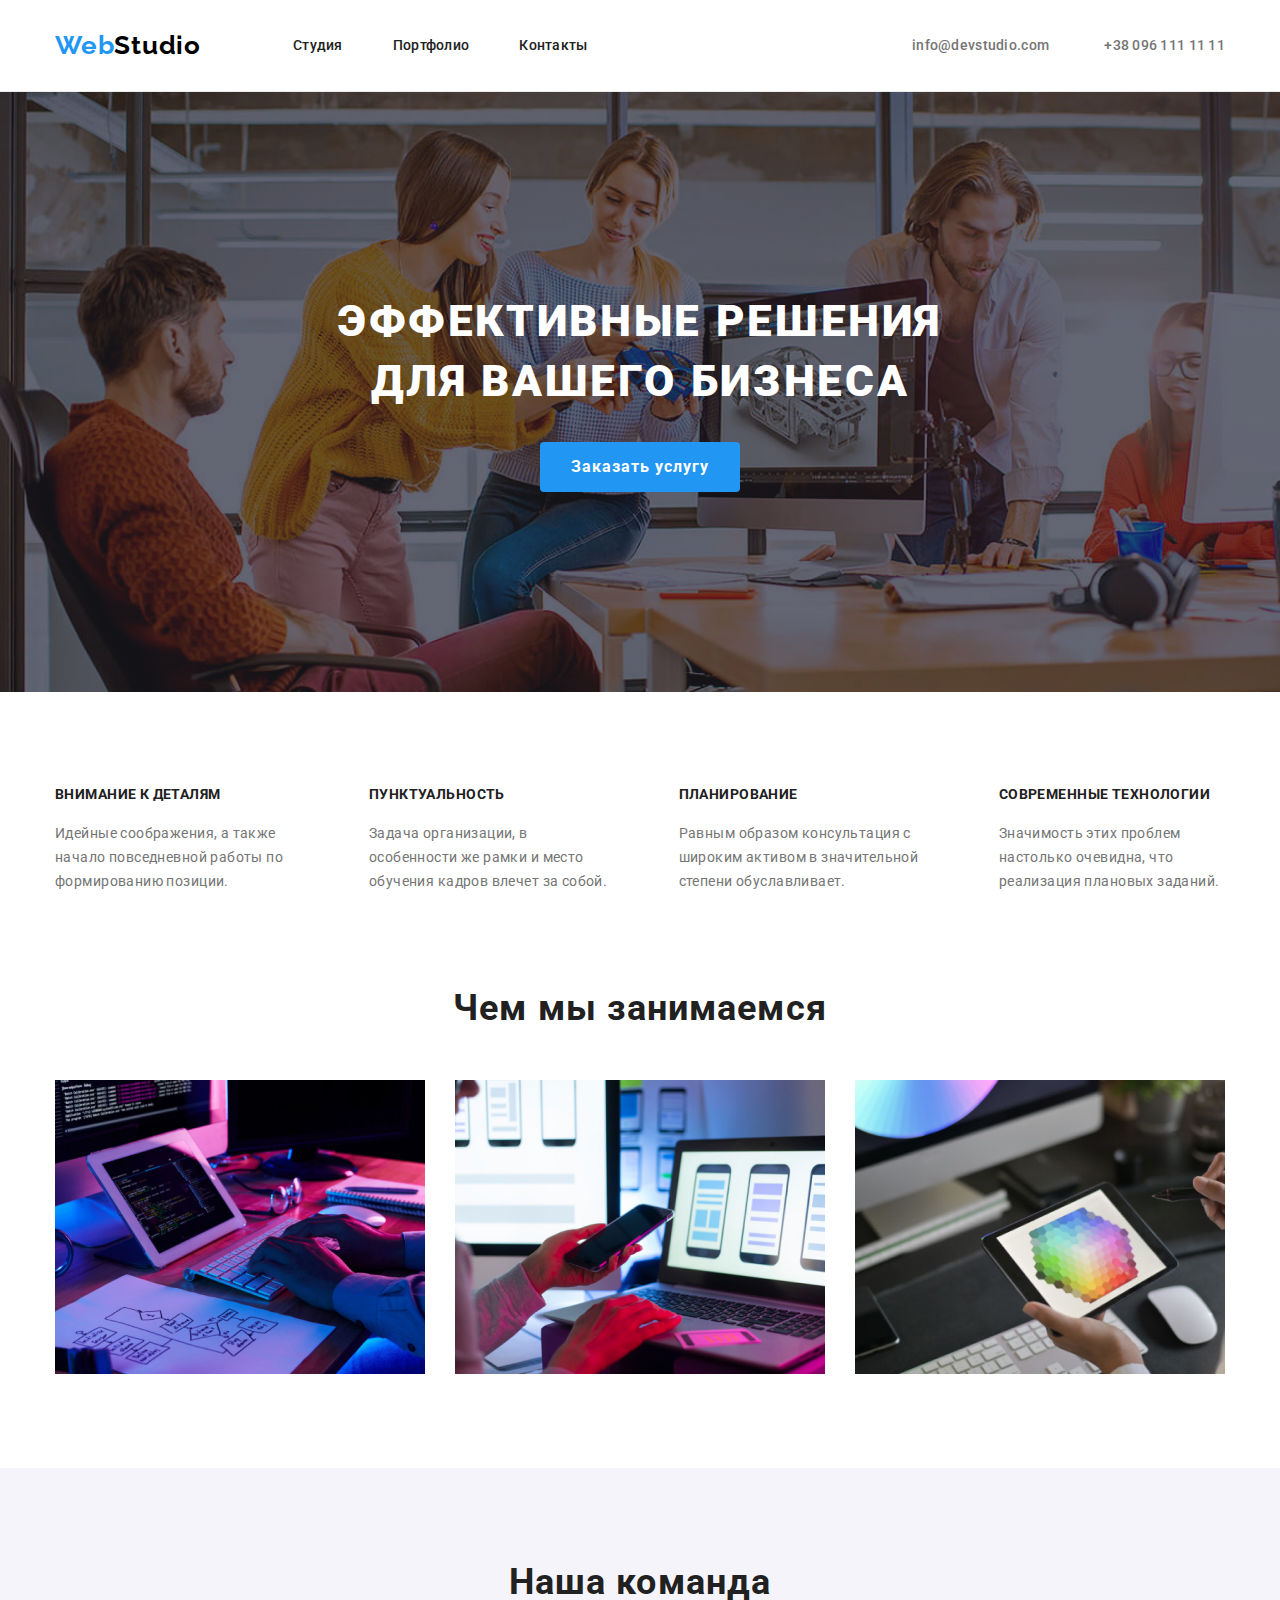
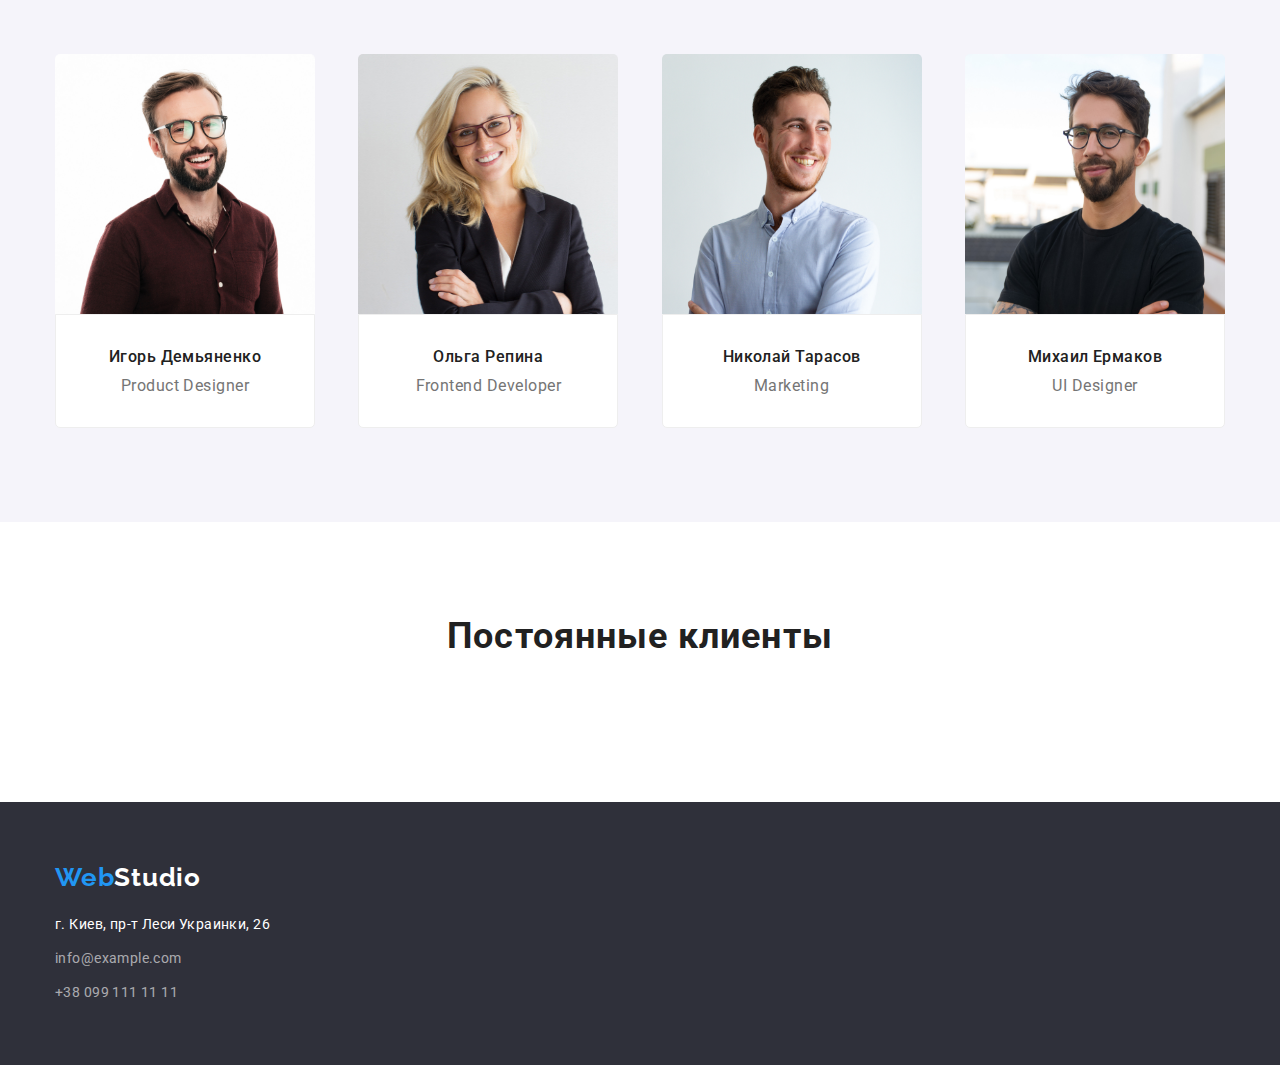
==== index.html @ b3d59139 "додано картинку в hero" ====
<!DOCTYPE html>
<html lang="ru">
  <head>
    <meta charset="UTF-8" />
    <meta name="viewport" content="width=device-width, initial-scale=1.0" />
    <title>WebStudio</title>
    <link rel="preconnect" href="https://fonts.gstatic.com" />
    <link
      href="https://fonts.googleapis.com/css2?family=Raleway:wght@700&family=Roboto:wght@400;500;700;900&display=swap"
      rel="stylesheet"
    />
    <link rel="stylesheet" href="./css/styles.css" />
    <link
      rel="stylesheet"
      href="https://cdnjs.cloudflare.com/ajax/libs/modern-normalize/1.0.0/modern-normalize.min.css"
    />
  </head>

  <body>
    <header class="header">
      <div class="container">
        <nav class="navigation">
          <a class="logo link" href="index.html">
            <span class="logo-accent">Web</span>Studio</a
          >
          <ul class="navigation-menu list">
            <li class="navigation-menu-item">
              <a class="navigation-menu-link link" href="index.html">Студия</a>
            </li>
            <li class="navigation-menu-item">
              <a class="navigation-menu-link link" href="./portfolio.html"
                >Портфолио</a
              >
            </li>
            <li class="navigation-menu-item">
              <a class="navigation-menu-link link" href="#">Контакты</a>
            </li>
          </ul>
        </nav>
        <address class="address">
          <a class="header-mail link" href="mailto:info@devstudio.com"
            >info@devstudio.com</a
          >
          <a class="header-tel link" href="tel:+380961111111"
            >+38 096 111 11 11</a
          >
        </address>
      </div>
    </header>

    <main>
      <!--hero-->
      <section class="hero">
        <div class="container">
          <h1 class="title-hero">Эффективные решения для вашего бизнеса</h1>
          <div>
            <button class="modal-btn" type="button">Заказать услугу</button>
          </div>
        </div>
      </section>

      <!--benefits-->
      <section class="benefits">
        <div class="container">
          <h2 class="visually-hidden" hidden>Преимущества</h2>
          <ul class="benefits-list list">
            <li class="benefits-list-item">
              <h3 class="benefits-list-title">Внимание к деталям</h3>
              <p class="benefits-list-text">
                Идейные соображения, а также начало повседневной работы по
                формированию позиции.
              </p>
            </li>
            <li class="benefits-list-item icon-clock">
              <h3 class="benefits-list-title">Пунктуальность</h3>
              <p class="benefits-list-text">
                Задача организации, в особенности же рамки и место обучения
                кадров влечет за собой.
              </p>
            </li>
            <li class="benefits-list-item icon-diagram">
              <h3 class="benefits-list-title">Планирование</h3>
              <p class="benefits-list-text">
                Равным образом консультация с широким активом в значительной
                степени обуславливает.
              </p>
            </li>
            <li class="benefits-list-item icon-astronaut">
              <h3 class="benefits-list-title">Современные технологии</h3>
              <p class="benefits-list-text">
                Значимость этих проблем настолько очевидна, что реализация
                плановых заданий.
              </p>
            </li>
          </ul>
        </div>
      </section>

      <!--what we do-->

      <section class="our-work">
        <div class="container">
          <h2 class="subtitle">Чем мы занимаемся</h2>
          <ul class="our-work-list list">
            <li>
              <img
                class="our-work-img"
                src="./images/work/img1.jpg"
                alt="печатаем на клавиауре"
                width="370"
                height="294"
              />
            </li>
            <li>
              <img
                class="our-work-img"
                src="./images/work/img2.jpg"
                alt="держым смартфон"
                width="370"
                height="294"
              />
            </li>
            <li>
              <img
                class="our-work-img"
                src="./images/work/img3.jpg"
                alt="держым планшет"
                width="370"
                height="294"
              />
            </li>
          </ul>
        </div>
      </section>

      <!--team-->

      <section class="workers">
        <div class="container">
          <h2 class="subtitle">Наша команда</h2>
          <ul class="workers-list list">
            <li class="workers-list-item">
              <img
                class="workers-photo"
                src="./images/masters/master1.jpg"
                alt="Игорь"
                width="260"
                height="260"
              />
              <div class="workers-content">
                <h3 class="workers-name">Игорь Демьяненко</h3>
                <p class="workers-position">Product Designer</p>
                <a class="workers-list-item-link" href=""></a>
              </div>
            </li>
            <li class="workers-list-item">
              <img
                class="workers-photo"
                src="./images/masters/master2.jpg"
                alt="Ольга"
                width="260"
                height="260"
              />
              <div class="workers-content">
                <h3 class="workers-name">Ольга Репина</h3>
                <p class="workers-position">Frontend Developer</p>
                <a class="workers-list-item-link" href=""></a>
              </div>
            </li>
            <li class="workers-list-item">
              <img
                class="workers-photo"
                src="./images/masters/master3.jpg"
                alt="Николай"
                width="260"
                height="260"
              />
              <div class="workers-content">
                <h3 class="workers-name">Николай Тарасов</h3>
                <p class="workers-position">Marketing</p>
                <a class="workers-list-item-link" href=""></a>
              </div>
            </li>
            <li class="workers-list-item">
              <img
                class="workers-photo"
                src="./images/masters/master4.jpg"
                alt="Михаил"
                width="260"
                height="260"
              />
              <div class="workers-content">
                <h3 class="workers-name">Михаил Ермаков</h3>
                <p class="workers-position">UI Designer</p>
                <a class="workers-list-item-link" href=""></a>
              </div>
            </li>
          </ul>
        </div>
      </section>

      <!--customers-->

      <section class="customers">
        <div class="container">
          <h2 class="subtitle">Постоянные клиенты</h2>
        </div>
      </section>
    </main>

    <!--foot-->
    <footer class="footer">
      <div class="container">
        <a class="logo-footer link" href="#"
          ><span class="logo-accent">Web</span>Studio
        </a>
        <address class="footer-contact">
          <p class="footer-address">г. Киев, пр-т Леси Украинки, 26</p>
          <ul class="list">
            <li>
              <a class="footer-contact-mail link" href="mailto:info@example.com"
                >info@example.com</a
              >
            </li>
            <li>
              <a class="footer-contact-tel link" href="tel:+380991111111"
                >+38 099 111 11 11</a
              >
            </li>
          </ul>
        </address>
      </div>
    </footer>
  </body>
</html>
---- css/styles.css ----
:root {
  --main-font: "Roboto", sans-serif;
  --secondary-font: "Raleway", sans-serif;
  --accent-color: #212121;
}
/** {
  outline: 1px solid black;
}*/
body {
  font-family: var(--main-font);
  color: var(--accent-color);
}
.list {
  list-style: none;
}

.link {
  text-decoration: none;
}

h1,
h2,
h3,
h4,
h5,
h6 {
  margin: 0;
}

ul,
ol {
  margin: 0;
  padding: 0;
}

p {
  margin: 0;
}
img {
  display: block;
}

.address {
  font-style: normal;
}

.container {
  width: 1200px;
  margin-left: auto;
  margin-right: auto;
  padding-left: 15px;
  padding-right: 15px;
}

/*============= Components ==========*/
.visually-hidden {
  position: absolute;
  width: 1px;
  height: 1px;
  margin: -1px;
  border: 0;
  padding: 0;

  white-space: nowrap;
  clip-path: insert(100%);
  clip: rect(0 0 0 0);
  overflow: hidden;
}

/*=============End Components ==========*/

/*============= Header ==========*/
.header {
  padding-top: 30px;
  padding-bottom: 30px;
}

.header .container {
  display: flex;
  align-items: center;
}

.header .logo {
  margin-right: 92px;
}

.header .address {
  margin-left: auto;
}

.header-mail {
  margin-right: 50px;
}

.navigation {
  display: flex;
  align-items: center;
}

.navigation-menu {
  display: flex;
}

.navigation-menu-item:not(:last-child) {
  margin-right: 50px;
}

.logo {
  font-family: var(--secondary-font);
  font-weight: bold;
  font-size: 26px;
  line-height: 1.192;
  letter-spacing: 0.03em;
  color: #000000;
}

.logo-accent {
  color: #2196f3;
}

.navigation-menu-link {
  font-family: var(--main-font);
  font-weight: 500;
  font-size: 14px;
  line-height: 1.143;
  letter-spacing: 0.02em;
  color: var(--accent-color);
}

.navigation-menu-link.is-curent {
  color: #2196f3;
}

.navigation-menu-link:hover,
.navigation-menu-link:focus,
.header-tel:hover,
.header-mail:focus,
.header-mail:hover {
  color: #2196f3;
}

.header-tel,
.header-mail {
  font-family: var(--main-font);
  font-weight: 500;
  font-size: 14px;
  line-height: 1.143;
  letter-spacing: 0.02em;
  color: #757575;
}

/*============= End Header ==========*/

/*============= Hero ===========*/

.hero {
  background-color: #2f303a;
  background-image: linear-gradient(
      rgba(47, 48, 58, 0.4),
      rgba(47, 48, 58, 0.4)
    ),
    url("../images/hero/bg.jpg");
  background-repeat: no-repeat;
  background-size: cover;
}
.hero .container {
  padding-top: 200px;
  padding-bottom: 200px;
}

.title-hero {
  font-family: var(--main-font);
  font-weight: 900;
  font-size: 44px;
  line-height: 1.363;
  text-align: center;
  letter-spacing: 0.06em;
  text-transform: uppercase;
  color: #ffffff;
}

.hero .title-hero {
  margin-left: auto;
  margin-right: auto;
  margin-bottom: 30px;
  width: 696px;
}

.modal-btn {
  font-family: var(--main-font);
  min-width: 200px;
  border-radius: 4px;
  font-weight: 700;
  font-size: 16px;
  line-height: 1.875;
  text-align: center;
  letter-spacing: 0.06em;
  color: #ffffff;
  background-color: #2196f3;
  padding-top: 10px;
  padding-bottom: 10px;
  display: block;
  margin: 0 auto;
  border: none;
  outline: none;
  cursor: pointer;
}

/*============= End Hero ===========*/

/*============= Main ===========*/

.benefits > .container {
  padding-top: 94px;
  padding-bottom: 94px;
}
.benefits-list {
  display: flex;
}

.benefits-list-item:not(:last-child) {
  margin-right: 70px;
}

.benefits-list-title {
  font-family: var(--main-font);
  font-weight: bold;
  font-size: 14px;
  line-height: 1.142;
  letter-spacing: 0.03em;
  color: var(--accent-color);
  text-transform: uppercase;
}
.benefits-list-text {
  font-family: var(--main-font);
  font-weight: normal;
  font-size: 14px;
  line-height: 1.714;
  letter-spacing: 0.03em;
  color: #757575;
}
.benefits-list-title {
  margin-bottom: 20px;
}
/*
.benefits-list-item::before {
  display: block;
  content: "";
  height: 120px;
  outline: 1px solid red;
  background-size: contain;
  background-repeat: no-repeat;
  background-position: center;
  background-color: #f5f4fa;
}
.benefits-list-item.icon-antenna::before {
  background-image: url("../images/sprite.svg#icon-antenna");
}

.benefits-list-item.icon-benefits::before {
  background-image: url("../images/sprite.svg#");
}

.benefits-list-item.icon-benefits::before {
  background-image: url("../images/sprite.svg#");
}

.benefits-list-item.icon-benefits::before {
  background-image: url("../images/sprite.svg#");
}
*/
.our-work > .container {
  padding-bottom: 94px;
}
.subtitle {
  font-family: var(--main-font);
  font-weight: bold;
  font-size: 36px;
  line-height: 1.166;
  text-align: center;
  letter-spacing: 0.03em;
  color: var(--accent-color);
  margin-bottom: 50px;
}

.our-work-list {
  display: flex;
  justify-content: space-between;
}

.workers > .container {
  padding-top: 94px;
}
.workers {
  background-color: #f5f4fa;
}

.workers-list {
  display: flex;
  justify-content: space-between;
}
.workers-list-item {
  margin-bottom: 94px;
}
.workers-content {
  padding-top: 32px;
  padding-bottom: 32px;
  padding-left: 10px;
  padding-right: 10px;
  border-bottom-right-radius: 5px;
  border-bottom-left-radius: 5px;
  background: #ffffff;
  border: 1px solid #eeeeee;
  box-sizing: border-box;
}
.workers-photo {
  border-top-right-radius: 5px;
  border-top-left-radius: 5px;
}

.workers-name {
  font-family: var(--main-font);
  font-weight: 500;
  font-size: 16px;
  line-height: 1.187;
  text-align: center;
  letter-spacing: 0.03em;
  color: var(--accent-color);
  margin-bottom: 10px;
}
.workers-position {
  font-family: var(--main-font);
  font-weight: normal;
  font-size: 16px;
  line-height: 1.187;
  text-align: center;
  letter-spacing: 0.03em;
  color: #757575;
}

.customers > .container {
  padding-top: 94px;
  padding-bottom: 94px;
}

/*============= End Main ===========*/

/*=============Footer==========*/
.footer {
  padding-top: 60px;
  padding-bottom: 60px;
}

.footer {
  background-color: #2f303a;
}

.logo-footer {
  font-family: var(--secondary-font);
  font-weight: bold;
  font-size: 26px;
  line-height: 1.192;
  letter-spacing: 0.03em;
  color: #ffffff;
  display: block;
  margin-bottom: 20px;
}
.footer-address {
  font-family: var(--main-font);
  font-weight: normal;
  font-style: normal;
  font-size: 14px;
  line-height: 1.714;
  letter-spacing: 0.03em;
  color: #ffffff;
  display: block;
  margin-bottom: 10px;
}
.footer-contact-mail {
  margin-bottom: 10px;
}
.footer-contact-mail,
.footer-contact-tel {
  font-family: var(--main-font);
  font-style: normal;
  font-weight: normal;
  font-size: 14px;
  line-height: 1.714;
  letter-spacing: 0.03em;
  color: rgba(255, 255, 255, 0.6);
  display: block;
}
/*============= End Footer==========*/

/*=============Portfolio==========*/
.header {
  padding-top: 30px;
  padding-bottom: 30px;
  border-bottom-width: 1px;
  border-bottom-style: solid;
  border-bottom-color: #ececec;
}

.section-portfolio > .container {
  padding-top: 94px;
}
.modal-button-portfolio:hover,
.modal-button-portfolio:focus {
  background-color: #2196f3;
  color: #ffffff;
}

.modal-button-portfolio {
  font-family: var(--main-font);
  font-weight: 500;
  font-size: 16px;
  line-height: 1.62;
  text-align: center;
  letter-spacing: 0.03em;
  text-decoration: none;
  display: block;
  cursor: pointer;
  padding: 6px 22px;
  border: none;
  border-radius: 4px;
  overflow: hidden;
}

.button-list {
  display: flex;
  align-items: center;
  justify-content: space-between;
  width: 610px;
  margin-bottom: 50px;
  margin-right: auto;
  margin-left: auto;
}

.work-examples-list {
  display: flex;
  flex-wrap: wrap;
  margin-bottom: 94px;
}

.work-examples-item {
  margin-right: 30px;
  margin-bottom: 30px;
}
.work-examples-images {
  width: 370px;
  border-top-right-radius: 5px;
  border-top-left-radius: 5px;
}
.work-examples-item:nth-child(3n) {
  margin-right: 0;
}

.work-examples-item:nth-last-child(-n + 3) {
  margin-bottom: 0;
}
.work-examples-title {
  font-family: var(--main-font);
  font-weight: bold;
  font-size: 18px;
  line-height: 2;
  letter-spacing: 0.06em;
  margin-bottom: 4px;
}
.work-examples-text {
  font-family: var(--main-font);
  font-weight: normal;
  font-size: 16px;
  line-height: 1.875;
  letter-spacing: 0.03em;
  color: #757575;
}

.work-examples-content {
  padding: 28px 24px;
  border-bottom-right-radius: 5px;
  border-bottom-left-radius: 5px;
  background: #ffffff;
  border: 1px solid #eeeeee;
  box-sizing: border-box;
}
/*=============End Portfolio==========*/
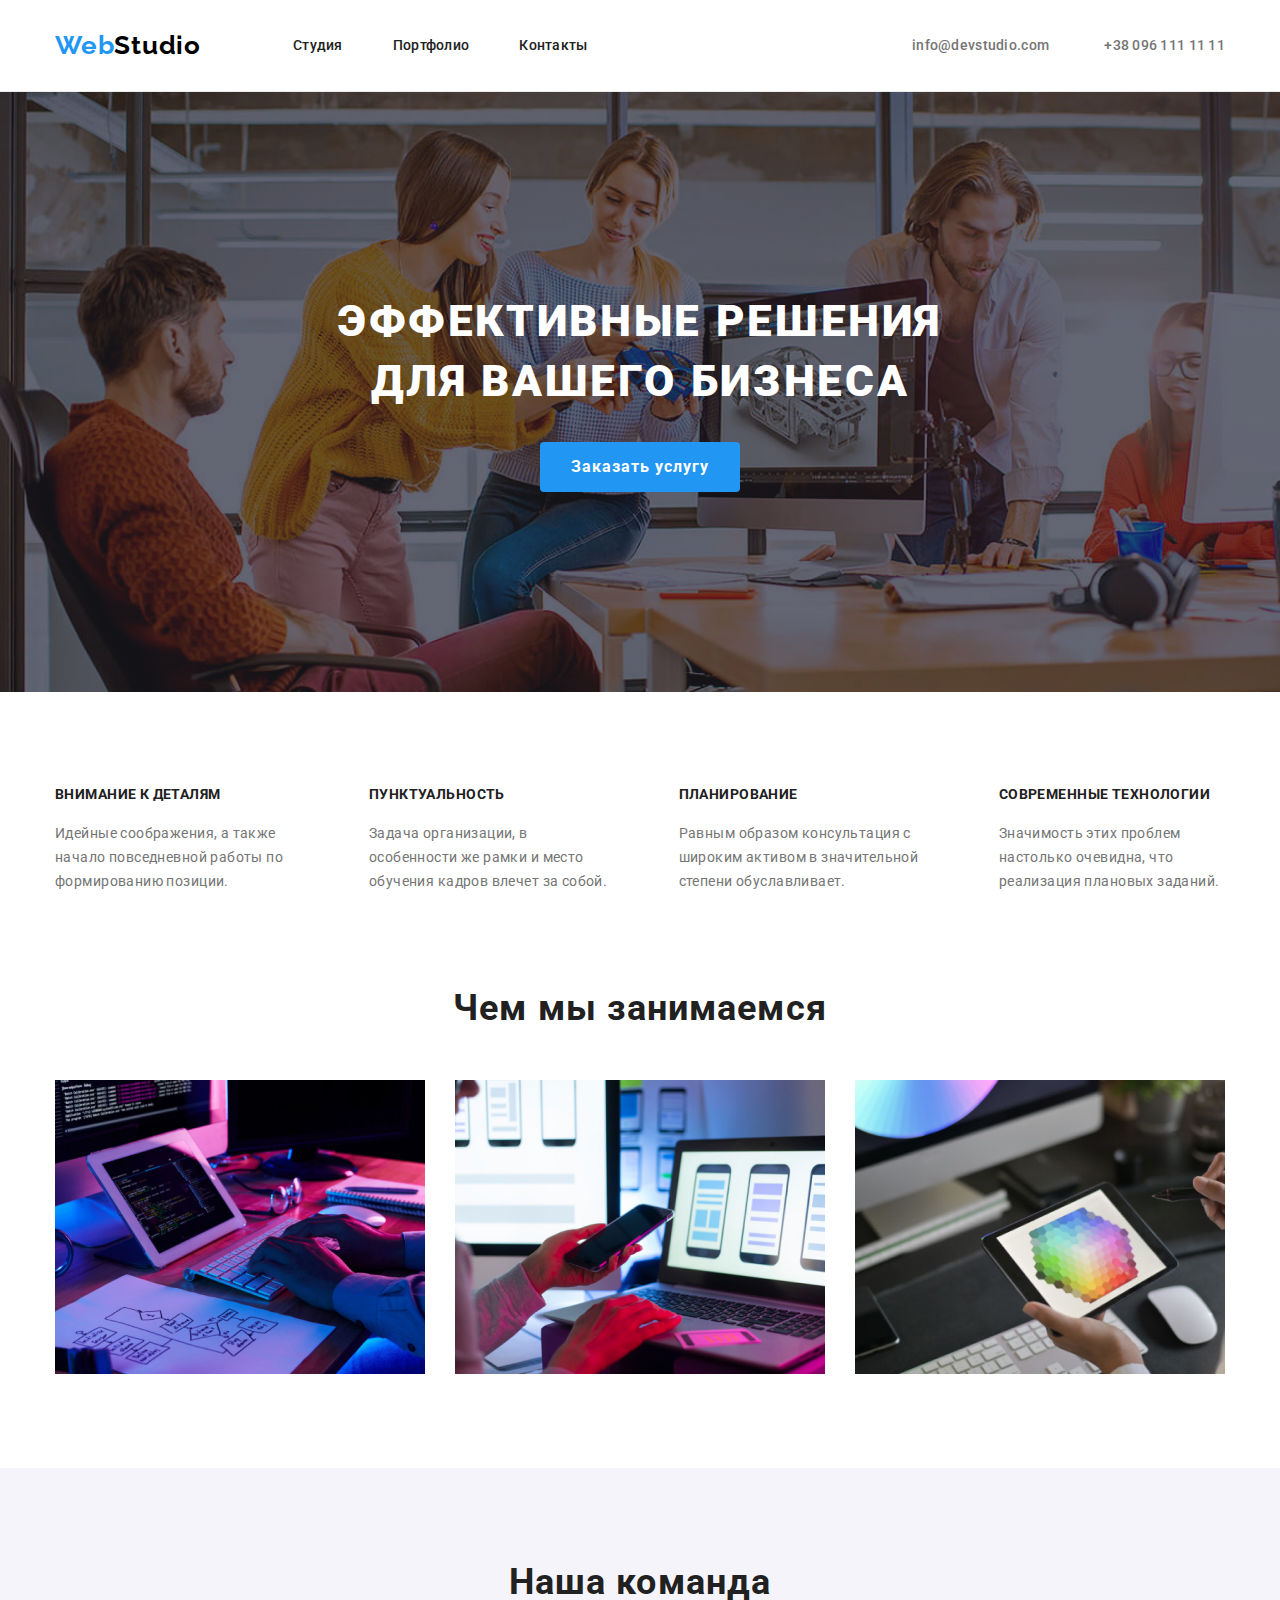
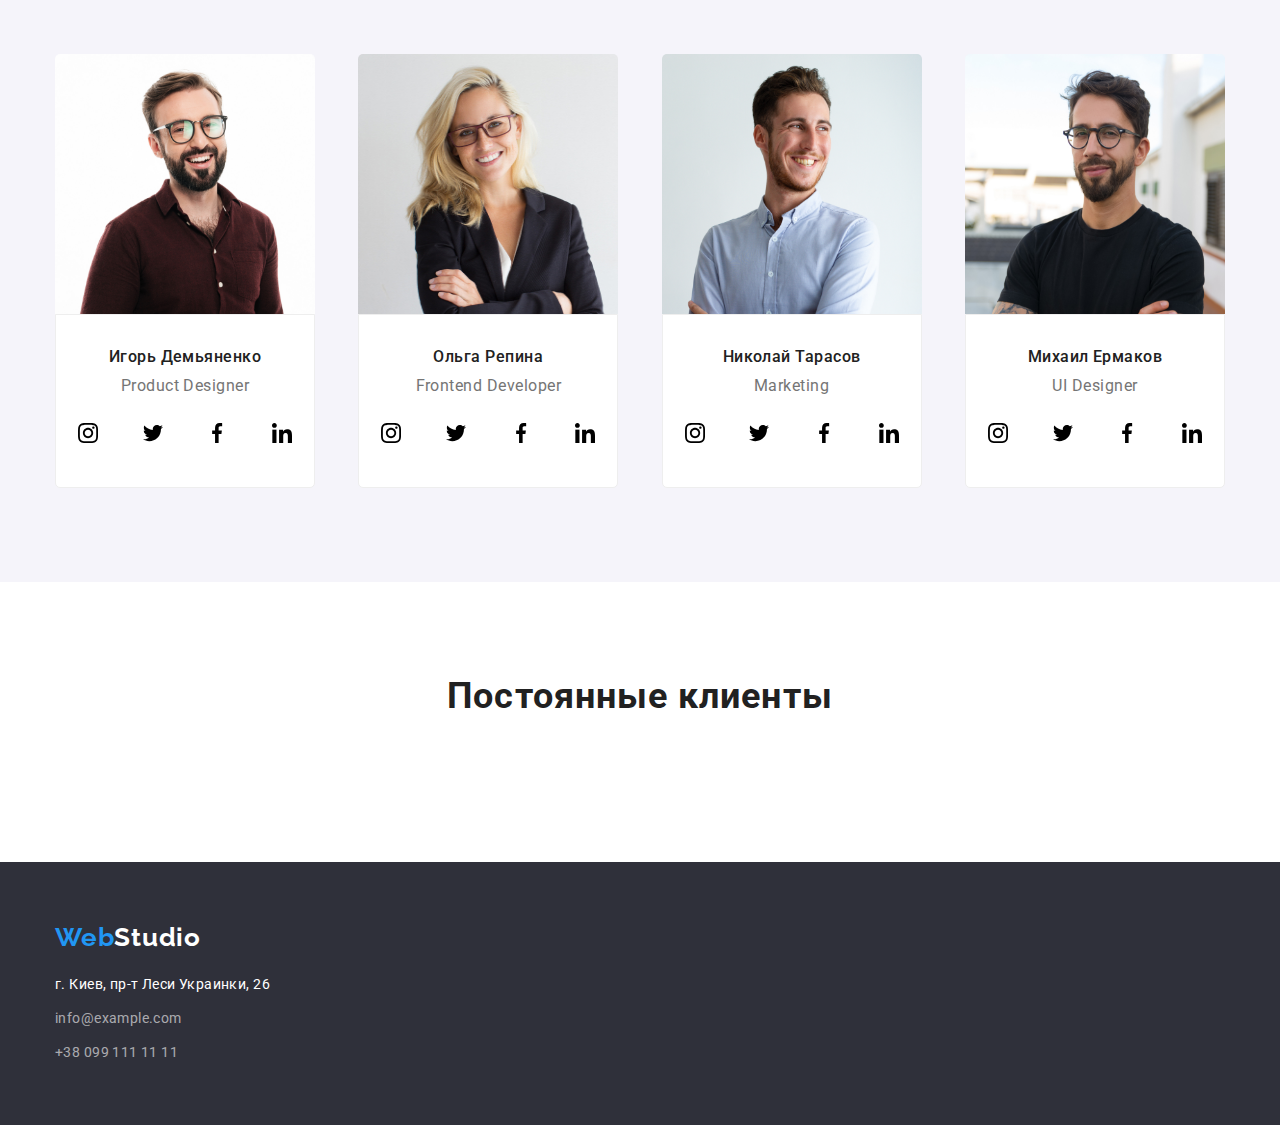
==== commit 59b9d89a: "вставлено іконуи в секцію workers" ====
--- a/index.html
+++ b/index.html
@@ -64,7 +64,7 @@
         <div class="container">
           <h2 class="visually-hidden" hidden>Преимущества</h2>
           <ul class="benefits-list list">
-            <li class="benefits-list-item">
+            <li class="benefits-list-item icon-antenna">
               <h3 class="benefits-list-title">Внимание к деталям</h3>
               <p class="benefits-list-text">
                 Идейные соображения, а также начало повседневной работы по
@@ -151,6 +151,36 @@
                 <h3 class="workers-name">Игорь Демьяненко</h3>
                 <p class="workers-position">Product Designer</p>
                 <a class="workers-list-item-link" href=""></a>
+                <ul class="social-list list">
+                  <li class="social-list-item">
+                    <a class="social-list-link" href="">
+                      <svg class="social-list-icon">
+                        <use href="./images/sprite.svg#icon-instagram"></use>
+                      </svg>
+                    </a>
+                  </li>
+                  <li class="social-list-item">
+                    <a class="social-list-link" href="">
+                      <svg class="social-list-icon">
+                        <use href="./images/sprite.svg#icon-twitter"></use>
+                      </svg>
+                    </a>
+                  </li>
+                  <li class="social-list-item">
+                    <a class="social-list-link" href="">
+                      <svg class="social-list-icon">
+                        <use href="./images/sprite.svg#icon-facebook"></use>
+                      </svg>
+                    </a>
+                  </li>
+                  <li class="social-list-item">
+                    <a class="social-list-link" href="">
+                      <svg class="social-list-icon">
+                        <use href="./images/sprite.svg#icon-linkedin"></use>
+                      </svg>
+                    </a>
+                  </li>
+                </ul>
               </div>
             </li>
             <li class="workers-list-item">
@@ -165,6 +195,36 @@
                 <h3 class="workers-name">Ольга Репина</h3>
                 <p class="workers-position">Frontend Developer</p>
                 <a class="workers-list-item-link" href=""></a>
+                <ul class="social-list list">
+                  <li class="social-list-item">
+                    <a class="social-list-link" href="">
+                      <svg class="social-list-icon">
+                        <use href="./images/sprite.svg#icon-instagram"></use>
+                      </svg>
+                    </a>
+                  </li>
+                  <li class="social-list-item">
+                    <a class="social-list-link" href="">
+                      <svg class="social-list-icon">
+                        <use href="./images/sprite.svg#icon-twitter"></use>
+                      </svg>
+                    </a>
+                  </li>
+                  <li class="social-list-item">
+                    <a class="social-list-link" href="">
+                      <svg class="social-list-icon">
+                        <use href="./images/sprite.svg#icon-facebook"></use>
+                      </svg>
+                    </a>
+                  </li>
+                  <li class="social-list-item">
+                    <a class="social-list-link" href="">
+                      <svg class="social-list-icon">
+                        <use href="./images/sprite.svg#icon-linkedin"></use>
+                      </svg>
+                    </a>
+                  </li>
+                </ul>
               </div>
             </li>
             <li class="workers-list-item">
@@ -179,6 +239,36 @@
                 <h3 class="workers-name">Николай Тарасов</h3>
                 <p class="workers-position">Marketing</p>
                 <a class="workers-list-item-link" href=""></a>
+                <ul class="social-list list">
+                  <li class="social-list-item">
+                    <a class="social-list-link" href="">
+                      <svg class="social-list-icon">
+                        <use href="./images/sprite.svg#icon-instagram"></use>
+                      </svg>
+                    </a>
+                  </li>
+                  <li class="social-list-item">
+                    <a class="social-list-link" href="">
+                      <svg class="social-list-icon">
+                        <use href="./images/sprite.svg#icon-twitter"></use>
+                      </svg>
+                    </a>
+                  </li>
+                  <li class="social-list-item">
+                    <a class="social-list-link" href="">
+                      <svg class="social-list-icon">
+                        <use href="./images/sprite.svg#icon-facebook"></use>
+                      </svg>
+                    </a>
+                  </li>
+                  <li class="social-list-item">
+                    <a class="social-list-link" href="">
+                      <svg class="social-list-icon">
+                        <use href="./images/sprite.svg#icon-linkedin"></use>
+                      </svg>
+                    </a>
+                  </li>
+                </ul>
               </div>
             </li>
             <li class="workers-list-item">
@@ -193,6 +283,36 @@
                 <h3 class="workers-name">Михаил Ермаков</h3>
                 <p class="workers-position">UI Designer</p>
                 <a class="workers-list-item-link" href=""></a>
+                <ul class="social-list list">
+                  <li class="social-list-item">
+                    <a class="social-list-link" href="">
+                      <svg class="social-list-icon">
+                        <use href="./images/sprite.svg#icon-instagram"></use>
+                      </svg>
+                    </a>
+                  </li>
+                  <li class="social-list-item">
+                    <a class="social-list-link" href="">
+                      <svg class="social-list-icon">
+                        <use href="./images/sprite.svg#icon-twitter"></use>
+                      </svg>
+                    </a>
+                  </li>
+                  <li class="social-list-item">
+                    <a class="social-list-link" href="">
+                      <svg class="social-list-icon">
+                        <use href="./images/sprite.svg#icon-facebook"></use>
+                      </svg>
+                    </a>
+                  </li>
+                  <li class="social-list-item">
+                    <a class="social-list-link" href="">
+                      <svg class="social-list-icon">
+                        <use href="./images/sprite.svg#icon-linkedin"></use>
+                      </svg>
+                    </a>
+                  </li>
+                </ul>
               </div>
             </li>
           </ul>
--- a/css/styles.css
+++ b/css/styles.css
@@ -269,6 +269,7 @@
   background-image: url("../images/sprite.svg#");
 }
 */
+
 .our-work > .container {
   padding-bottom: 94px;
 }
@@ -336,6 +337,35 @@
   text-align: center;
   letter-spacing: 0.03em;
   color: #757575;
+  margin-bottom: 16px;
+}
+
+.social-list {
+  display: flex;
+  justify-content: space-between;
+  color: #afb1b8;
+}
+.social-list-link {
+  display: flex;
+  justify-content: center;
+  align-items: center;
+  width: 44px;
+  height: 44px;
+  border-radius: 50%;
+  background-color: #ffffff;
+}
+.social-list-icon {
+  width: 20px;
+  height: 20px;
+}
+.social-list-link:hover,
+.social-list-link:focus {
+  background-color: #2196f3;
+}
+
+.social-list-link:hover .social-list-icon,
+.social-list-link:focus .social-list-icon {
+  fill: #ffffff;
 }
 
 .customers > .container {
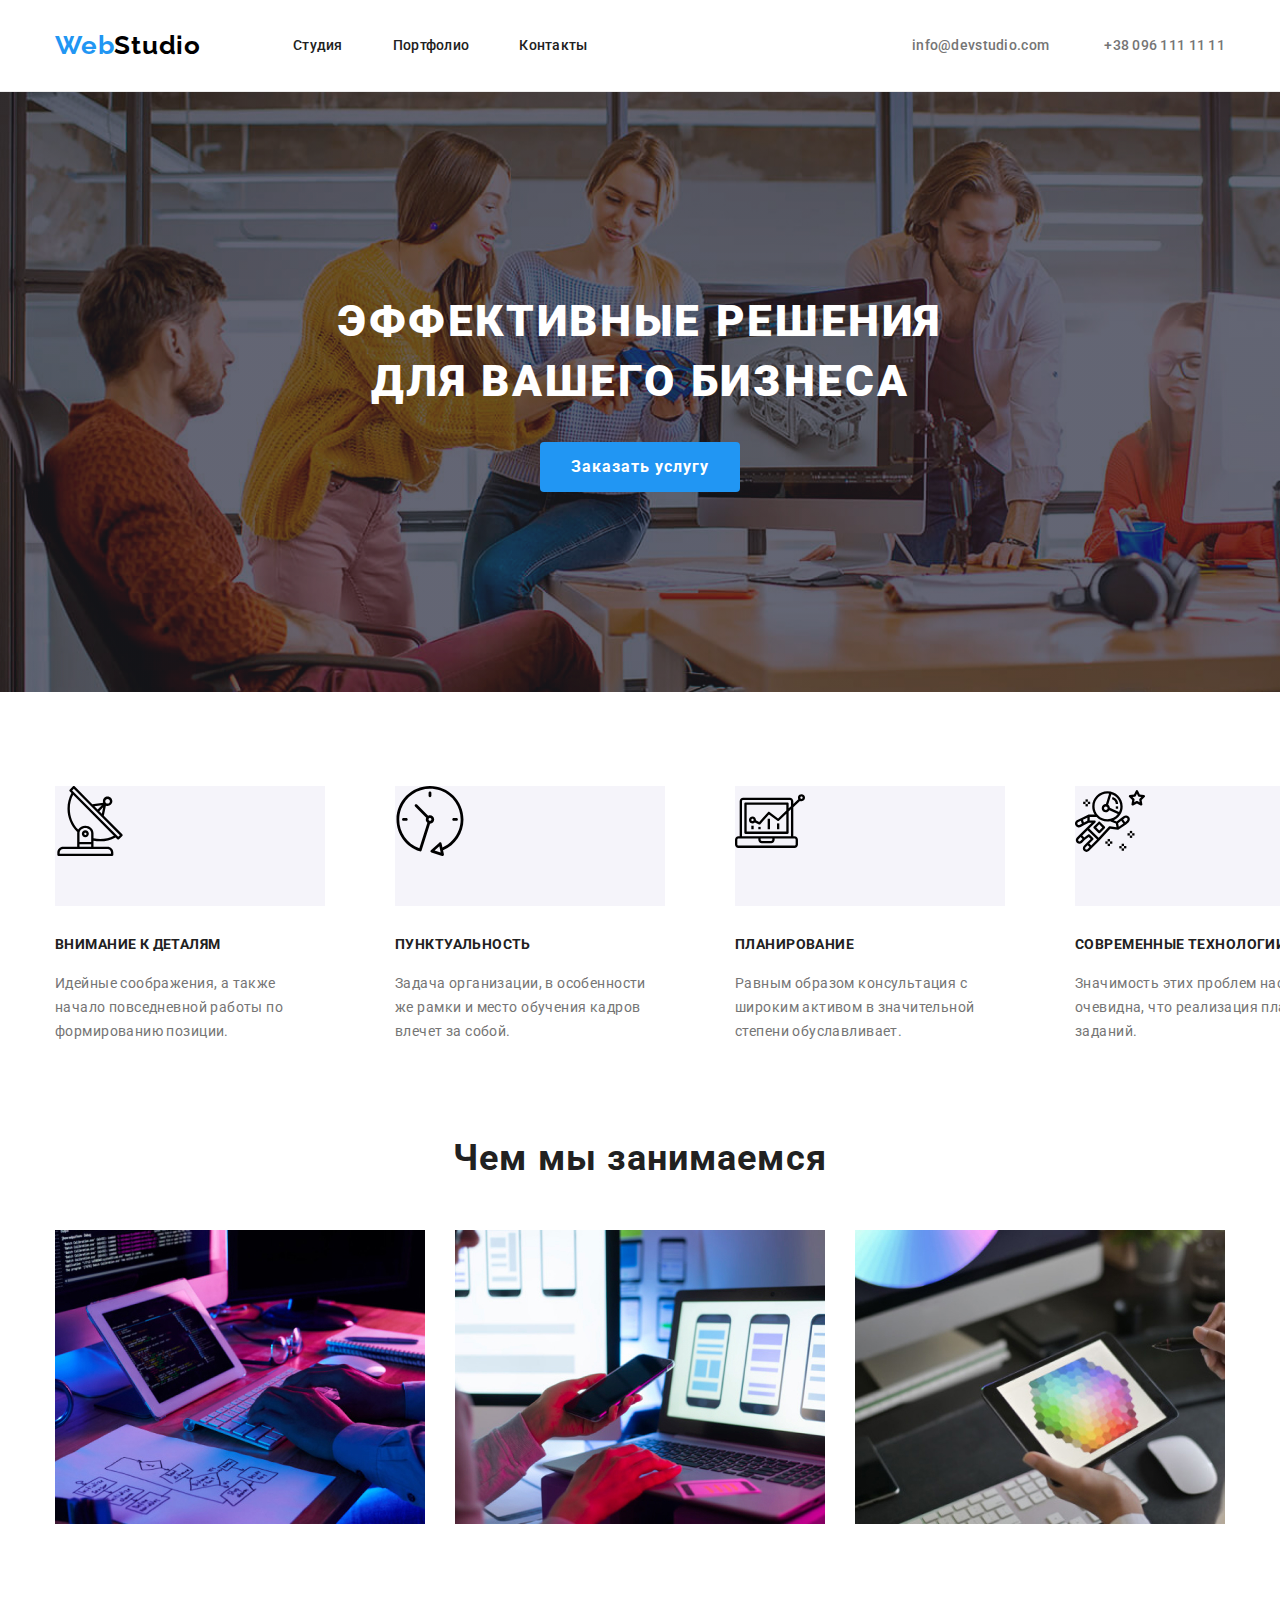
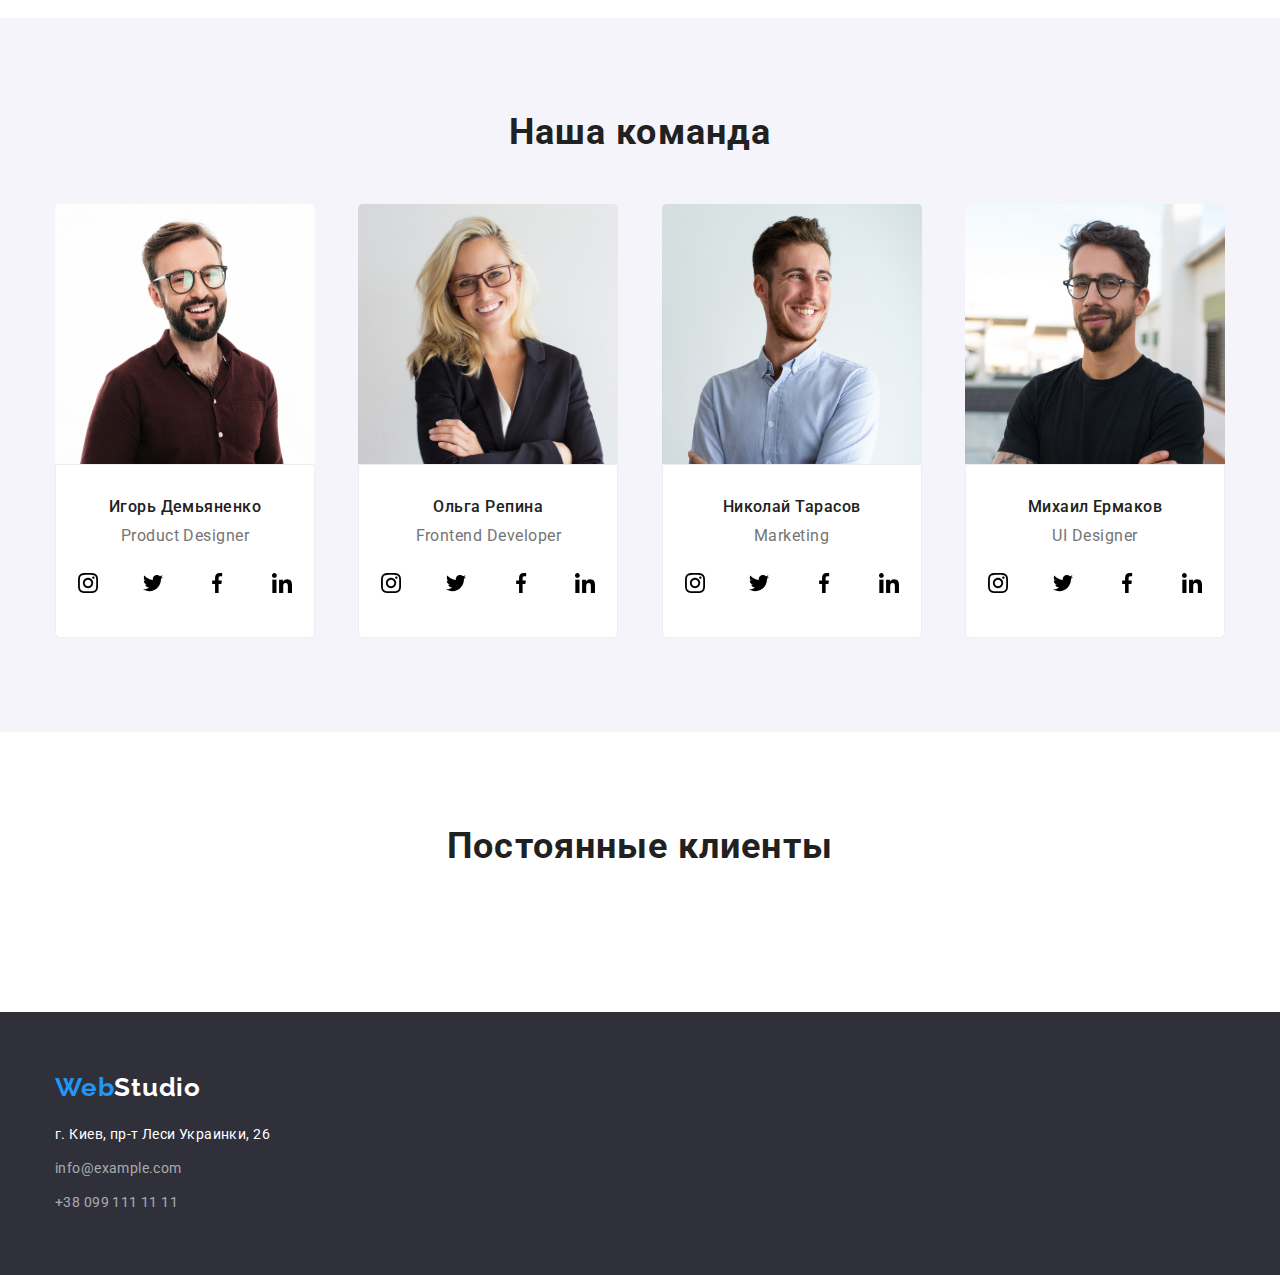
==== commit 9325b7ef: "створено іконки в секції переваги" ====
--- a/index.html
+++ b/index.html
@@ -64,28 +64,48 @@
         <div class="container">
           <h2 class="visually-hidden" hidden>Преимущества</h2>
           <ul class="benefits-list list">
-            <li class="benefits-list-item icon-antenna">
+            <li class="benefits-list-item">
+              <div class="list-icon">
+                <svg class="icon-img">
+                  <use href="./images/sprite.svg#icon-antenna"></use>
+                </svg>
+              </div>
               <h3 class="benefits-list-title">Внимание к деталям</h3>
               <p class="benefits-list-text">
                 Идейные соображения, а также начало повседневной работы по
                 формированию позиции.
               </p>
             </li>
-            <li class="benefits-list-item icon-clock">
+            <li class="benefits-list-item">
+              <div class="list-icon">
+                <svg class="icon-img">
+                  <use href="./images/sprite.svg#icon-clock"></use>
+                </svg>
+              </div>
               <h3 class="benefits-list-title">Пунктуальность</h3>
               <p class="benefits-list-text">
                 Задача организации, в особенности же рамки и место обучения
                 кадров влечет за собой.
               </p>
             </li>
-            <li class="benefits-list-item icon-diagram">
+            <li class="benefits-list-item">
+              <div class="list-icon">
+                <svg class="icon-img">
+                  <use href="./images/sprite.svg#icon-diagram"></use>
+                </svg>
+              </div>
               <h3 class="benefits-list-title">Планирование</h3>
               <p class="benefits-list-text">
                 Равным образом консультация с широким активом в значительной
                 степени обуславливает.
               </p>
             </li>
-            <li class="benefits-list-item icon-astronaut">
+            <li class="benefits-list-item">
+              <div class="list-icon">
+                <svg class="icon-img">
+                  <use href="./images/sprite.svg#icon-astronaut"></use>
+                </svg>
+              </div>
               <h3 class="benefits-list-title">Современные технологии</h3>
               <p class="benefits-list-text">
                 Значимость этих проблем настолько очевидна, что реализация
--- a/css/styles.css
+++ b/css/styles.css
@@ -242,34 +242,21 @@
 .benefits-list-title {
   margin-bottom: 20px;
 }
-/*
-.benefits-list-item::before {
-  display: block;
-  content: "";
+
+.list-icon {
+  display: block;
+  width: 270px;
   height: 120px;
-  outline: 1px solid red;
   background-size: contain;
   background-repeat: no-repeat;
   background-position: center;
   background-color: #f5f4fa;
-}
-.benefits-list-item.icon-antenna::before {
-  background-image: url("../images/sprite.svg#icon-antenna");
-}
-
-.benefits-list-item.icon-benefits::before {
-  background-image: url("../images/sprite.svg#");
-}
-
-.benefits-list-item.icon-benefits::before {
-  background-image: url("../images/sprite.svg#");
-}
-
-.benefits-list-item.icon-benefits::before {
-  background-image: url("../images/sprite.svg#");
-}
-*/
-
+  margin-bottom: 30px;
+}
+.icon-img {
+  width: 70px;
+  height: 70px;
+}
 .our-work > .container {
   padding-bottom: 94px;
 }
@@ -343,7 +330,6 @@
 .social-list {
   display: flex;
   justify-content: space-between;
-  color: #afb1b8;
 }
 .social-list-link {
   display: flex;
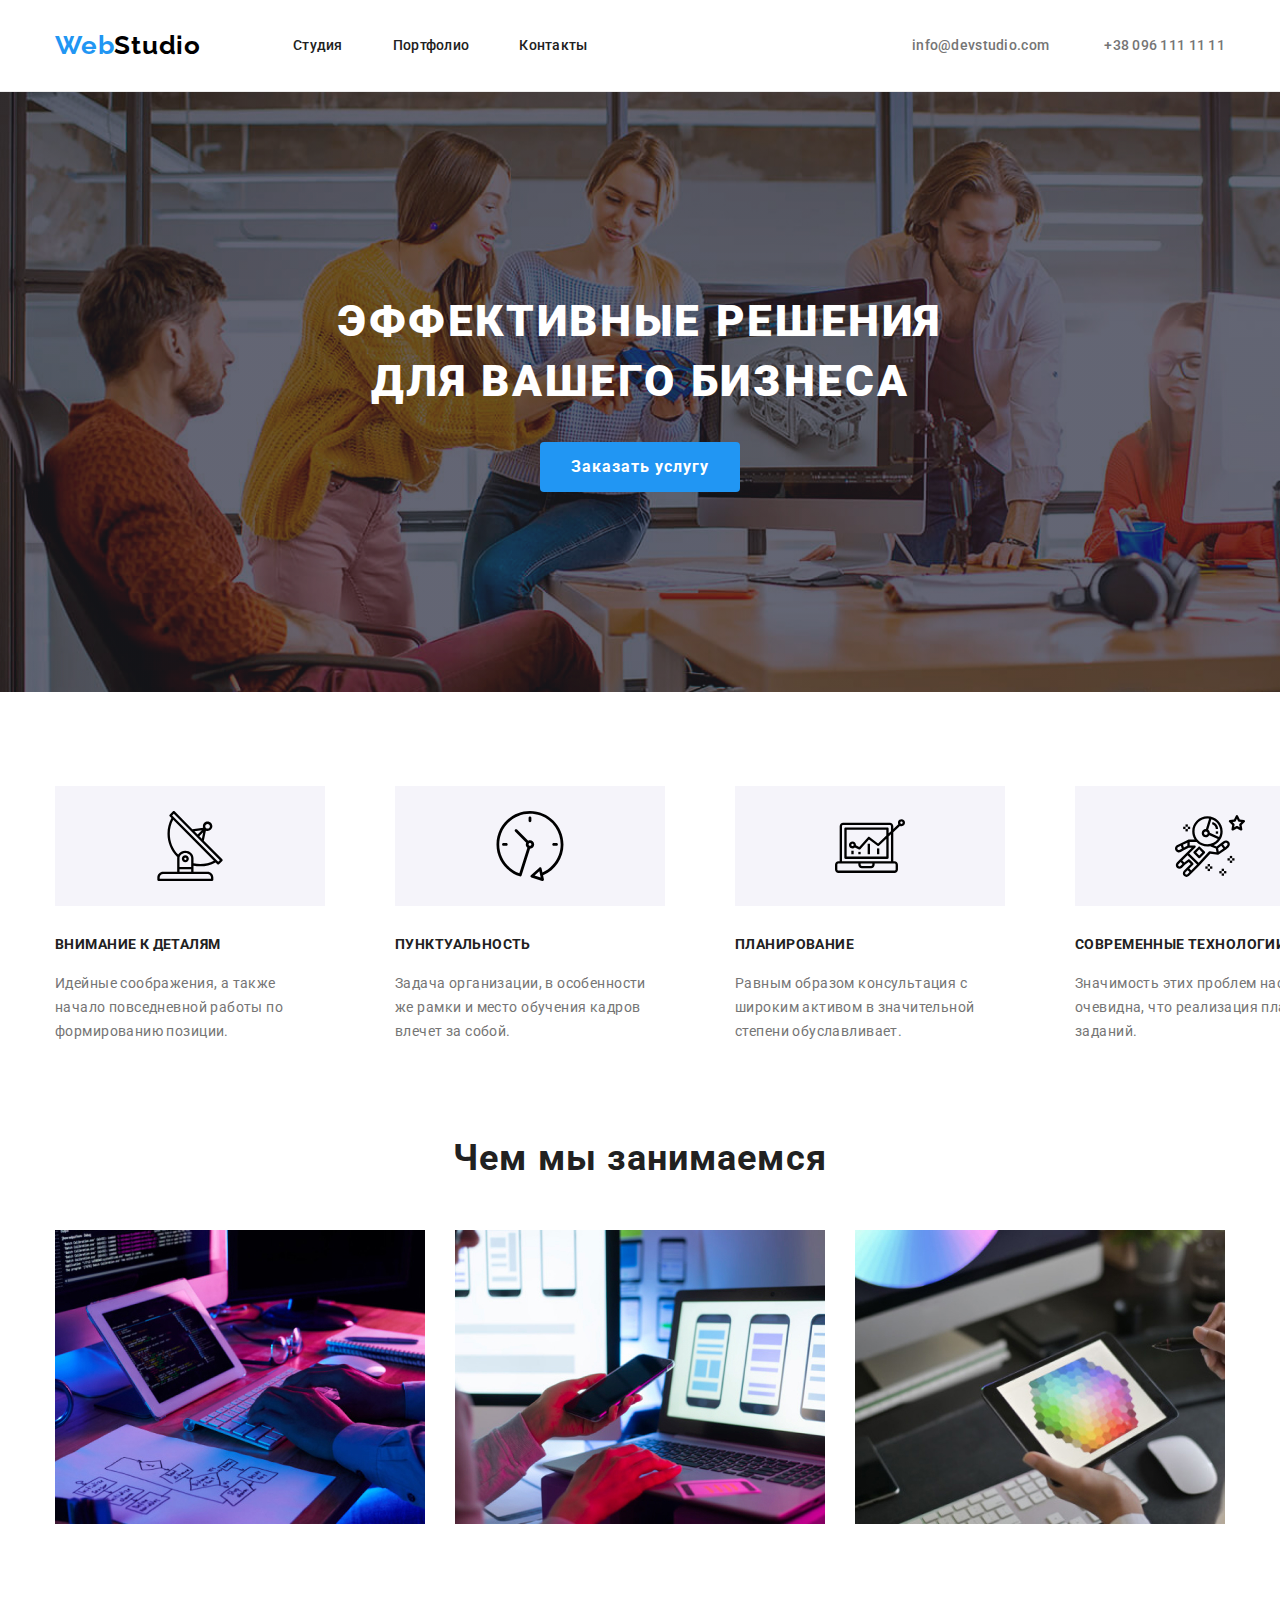
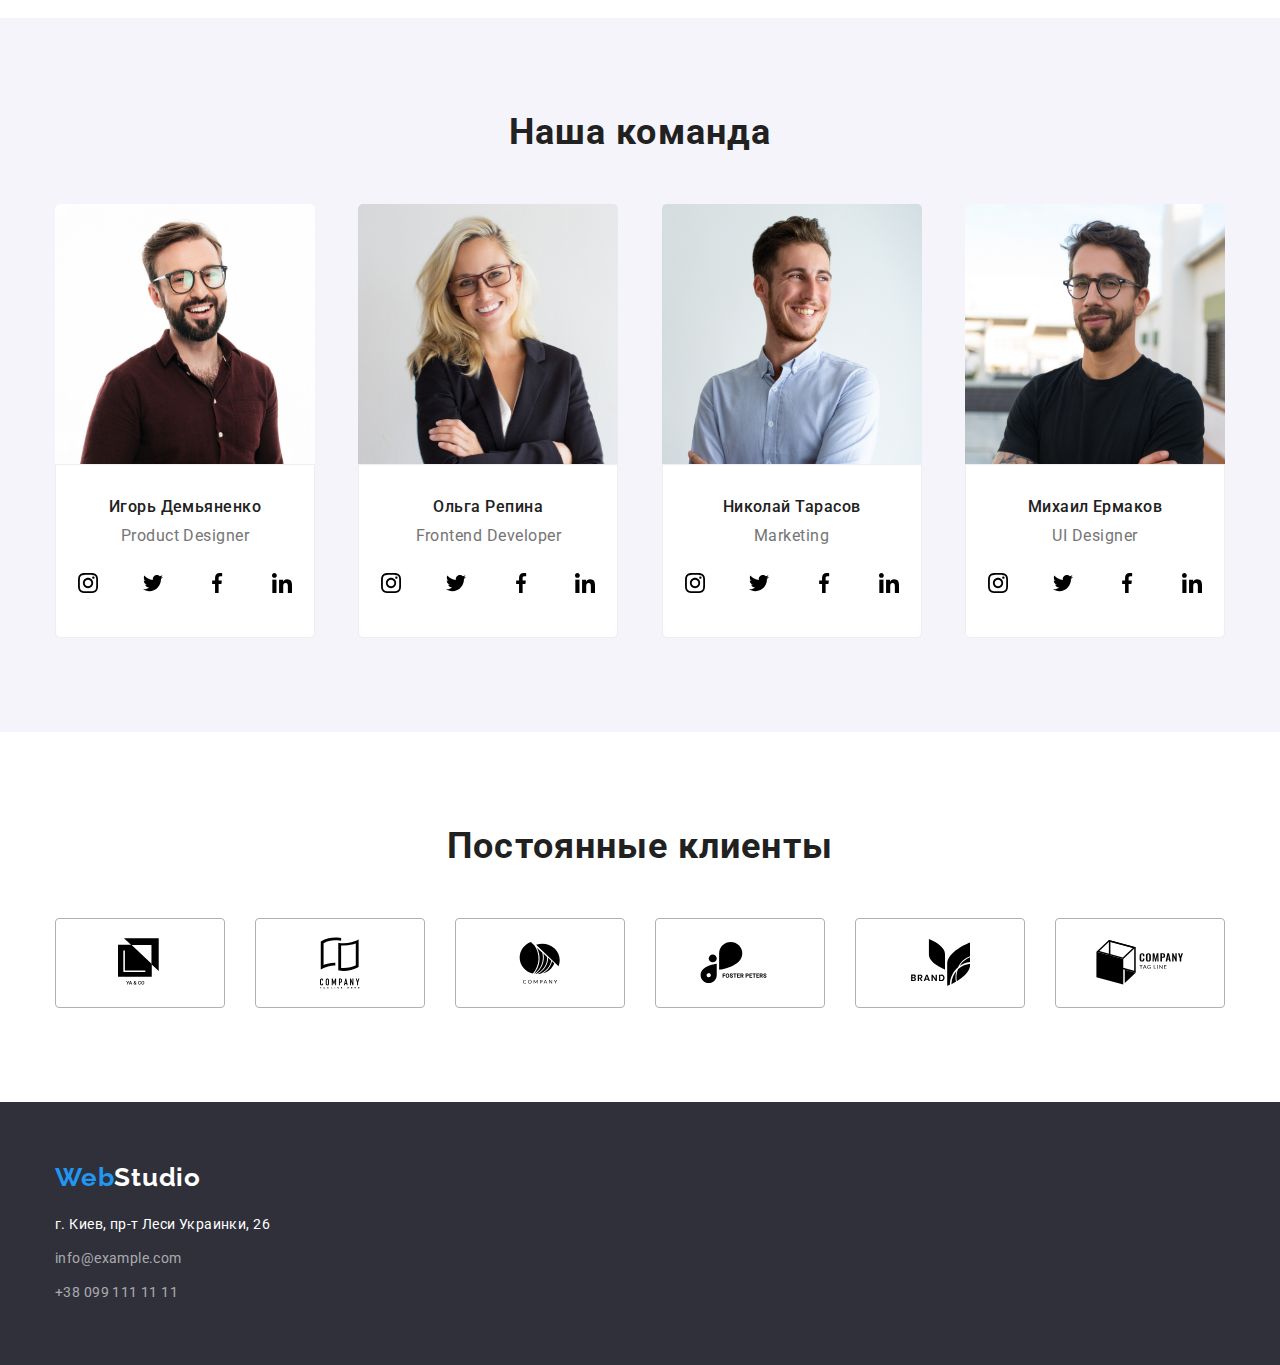
==== commit 302edfd6: "додано іконки до секції постійні клієнти" ====
--- a/index.html
+++ b/index.html
@@ -344,6 +344,50 @@
       <section class="customers">
         <div class="container">
           <h2 class="subtitle">Постоянные клиенты</h2>
+          <ul class="costumers-list list">
+            <li class="costumers-list-item">
+              <a class="costumers-list-link" href="">
+                <svg class="costumers-list-icon" width="45" height="50">
+                  <use href="./images/sprite.svg#icon-logoone"></use>
+                </svg>
+              </a>
+            </li>
+            <li class="costumers-list-item">
+              <a class="costumers-list-link" href="">
+                <svg class="costumers-list-icon" width="40" height="52">
+                  <use href="./images/sprite.svg#icon-logotwo"></use>
+                </svg>
+              </a>
+            </li>
+            <li class="costumers-list-item">
+              <a class="costumers-list-link" href="">
+                <svg class="costumers-list-icon" width="42" height="42">
+                  <use href="./images/sprite.svg#icon-logothree"></use>
+                </svg>
+              </a>
+            </li>
+            <li class="costumers-list-item">
+              <a class="costumers-list-link" href="">
+                <svg class="costumers-list-icon" width="80" height="42">
+                  <use href="./images/sprite.svg#icon-logofour"></use>
+                </svg>
+              </a>
+            </li>
+            <li class="costumers-list-item">
+              <a class="costumers-list-link" href="">
+                <svg class="costumers-list-icon" width="59" height="47">
+                  <use href="./images/sprite.svg#icon-logofive"></use>
+                </svg>
+              </a>
+            </li>
+            <li class="costumers-list-item">
+              <a class="costumers-list-link" href="">
+                <svg class="costumers-list-icon" width="88" height="45">
+                  <use href="./images/sprite.svg#icon-logosix"></use>
+                </svg>
+              </a>
+            </li>
+          </ul>
         </div>
       </section>
     </main>
--- a/css/styles.css
+++ b/css/styles.css
@@ -244,12 +244,11 @@
 }
 
 .list-icon {
-  display: block;
+  display: flex;
+  justify-content: center;
+  align-items: center;
   width: 270px;
   height: 120px;
-  background-size: contain;
-  background-repeat: no-repeat;
-  background-position: center;
   background-color: #f5f4fa;
   margin-bottom: 30px;
 }
@@ -358,6 +357,32 @@
   padding-top: 94px;
   padding-bottom: 94px;
 }
+.costumers-list {
+  display: flex;
+  justify-content: space-between;
+}
+.costumers-list-link {
+  display: flex;
+  justify-content: center;
+  align-items: center;
+  width: 170px;
+  height: 90px;
+  border: 1px solid #afb1b8;
+  box-sizing: border-box;
+  border-radius: 4px;
+}
+.costumers-list-link:hover,
+.costumers-list-link:focus {
+  background-color: #fff;
+}
+.costumer-list-link:hover .costumer-list-icon,
+.costumer-list-link:focus .costumer-list-icon {
+  fill: #ffffff;
+}
+.costumers-list-icon:hover,
+.costumers-list-icon:focus {
+  background-color: #2196f3;
+}
 
 /*============= End Main ===========*/
 
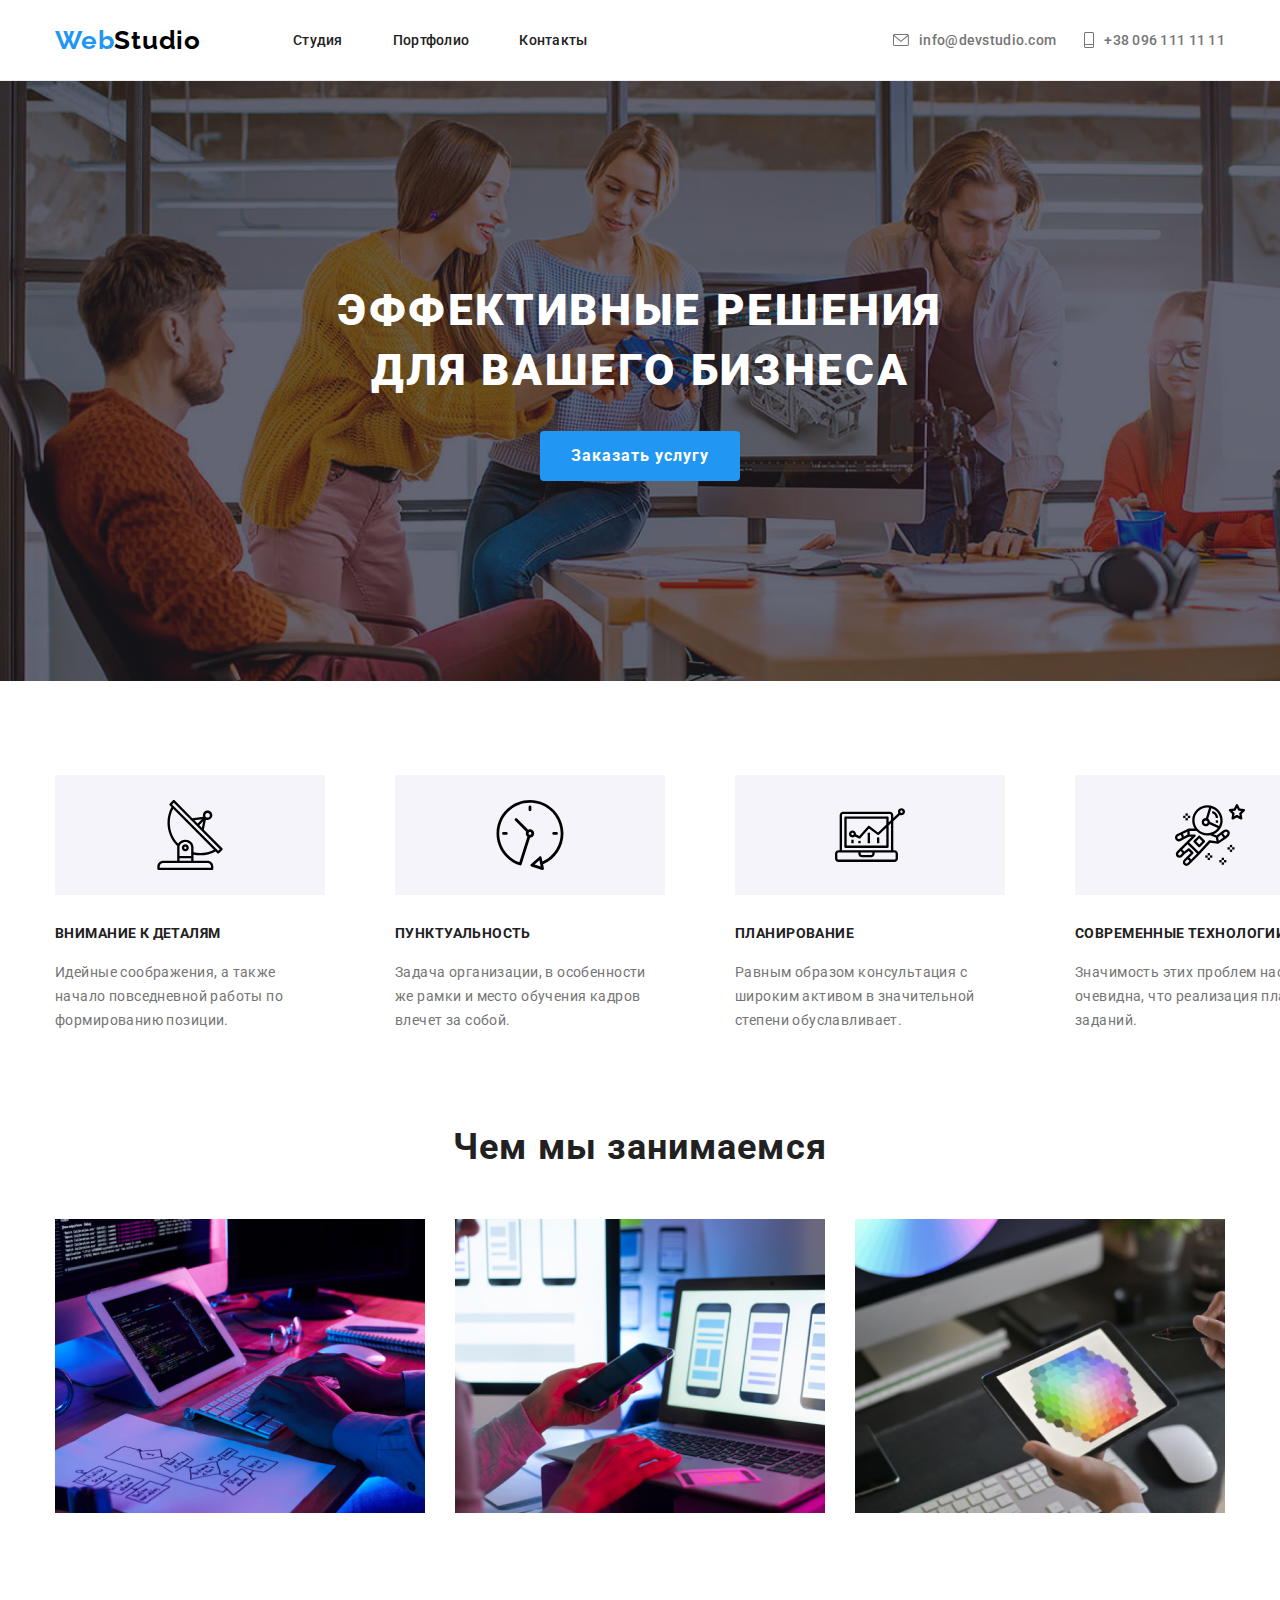
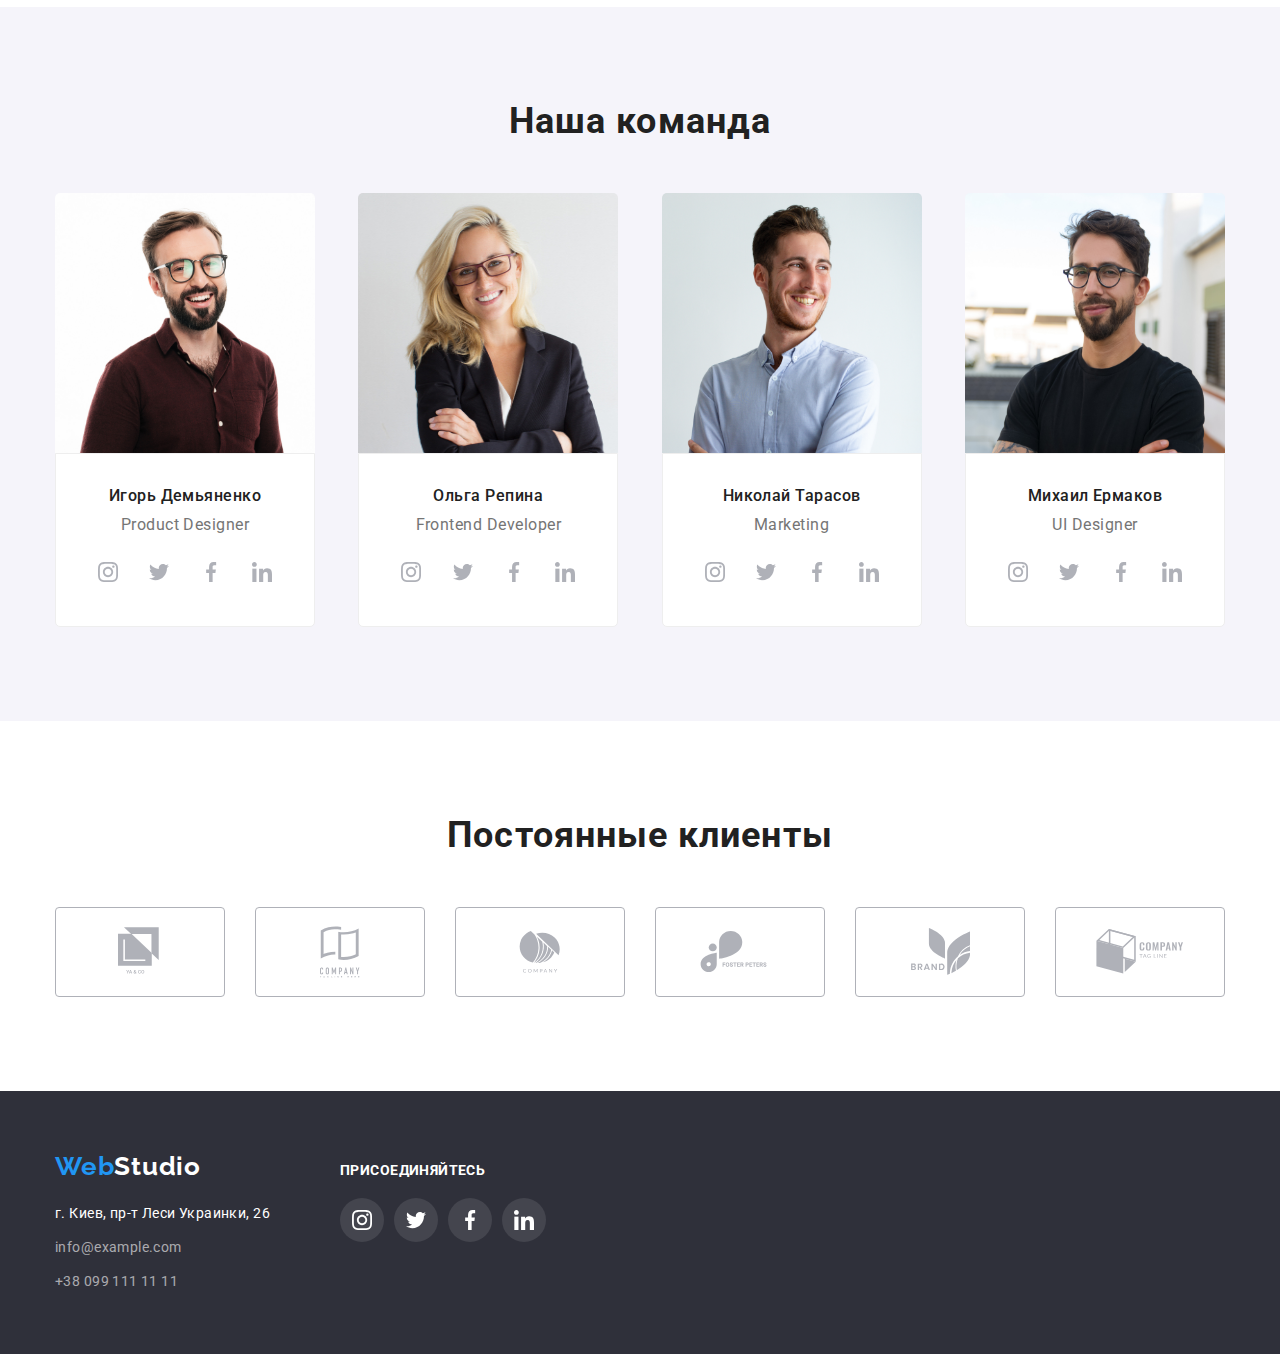
==== commit f3c8d8dc: "вставлено іконки mail and phone" ====
--- a/index.html
+++ b/index.html
@@ -38,12 +38,21 @@
           </ul>
         </nav>
         <address class="address">
-          <a class="header-mail link" href="mailto:info@devstudio.com"
-            >info@devstudio.com</a
+          <a
+            class="header-address-contact link"
+            href="mailto:info@devstudio.com"
           >
-          <a class="header-tel link" href="tel:+380961111111"
-            >+38 096 111 11 11</a
-          >
+            <svg class="header-address-icon" width="16" height="12">
+              <use href="./images/sprite.svg#icon-mail"></use>
+            </svg>
+            info@devstudio.com
+          </a>
+          <a class="header-address-contact link" href="tel:+380961111111">
+            <svg class="header-address-icon" width="10" height="16">
+              <use href="./images/sprite.svg#icon-phone"></use>
+            </svg>
+            +38 096 111 11 11
+          </a>
         </address>
       </div>
     </header>
@@ -395,24 +404,61 @@
     <!--foot-->
     <footer class="footer">
       <div class="container">
-        <a class="logo-footer link" href="#"
-          ><span class="logo-accent">Web</span>Studio
-        </a>
-        <address class="footer-contact">
-          <p class="footer-address">г. Киев, пр-т Леси Украинки, 26</p>
-          <ul class="list">
-            <li>
-              <a class="footer-contact-mail link" href="mailto:info@example.com"
-                >info@example.com</a
-              >
-            </li>
-            <li>
-              <a class="footer-contact-tel link" href="tel:+380991111111"
-                >+38 099 111 11 11</a
-              >
-            </li>
-          </ul>
-        </address>
+        <div class="footer-address-container">
+          <a class="logo-footer link" href="#"
+            ><span class="logo-accent">Web</span>Studio
+          </a>
+          <address class="footer-contact">
+            <p class="footer-address">г. Киев, пр-т Леси Украинки, 26</p>
+            <ul class="fotter-list list">
+              <li>
+                <a
+                  class="footer-contact-mail link"
+                  href="mailto:info@example.com"
+                  >info@example.com</a
+                >
+              </li>
+              <li>
+                <a class="footer-contact-tel link" href="tel:+380991111111"
+                  >+38 099 111 11 11</a
+                >
+              </li>
+            </ul>
+          </address>
+        </div>
+        <div class="footer-container-slogan">
+          <p class="footer-slogan">присоединяйтесь</p>
+          <ul class="footer-social-list list">
+            <li class="footer-social-list-item">
+              <a class="footer-social-link" href="">
+                <svg class="footer-social-icon" width="20" height="20">
+                  <use href="./images/sprite.svg#icon-instagram"></use>
+                </svg>
+              </a>
+            </li>
+            <li class="footer-social-list-item">
+              <a class="footer-social-link" href="">
+                <svg class="footer-social-icon" width="20" height="20">
+                  <use href="./images/sprite.svg#icon-twitter"></use>
+                </svg>
+              </a>
+            </li>
+            <li class="footer-social-list-item">
+              <a class="footer-social-link" href="">
+                <svg class="footer-social-icon" width="20" height="20">
+                  <use href="./images/sprite.svg#icon-facebook"></use>
+                </svg>
+              </a>
+            </li>
+            <li class="footer-social-list-item">
+              <a class="footer-social-link" href="">
+                <svg class="footer-social-icon" width="20" height="20">
+                  <use href="./images/sprite.svg#icon-linkedin"></use>
+                </svg>
+              </a>
+            </li>
+          </ul>
+        </div>
       </div>
     </footer>
   </body>
--- a/css/styles.css
+++ b/css/styles.css
@@ -71,10 +71,10 @@
 
 /*============= Header ==========*/
 .header {
-  padding-top: 30px;
-  padding-bottom: 30px;
-}
-
+  border-bottom-width: 1px;
+  border-bottom-style: solid;
+  border-bottom-color: #ececec;
+}
 .header .container {
   display: flex;
   align-items: center;
@@ -83,28 +83,6 @@
 .header .logo {
   margin-right: 92px;
 }
-
-.header .address {
-  margin-left: auto;
-}
-
-.header-mail {
-  margin-right: 50px;
-}
-
-.navigation {
-  display: flex;
-  align-items: center;
-}
-
-.navigation-menu {
-  display: flex;
-}
-
-.navigation-menu-item:not(:last-child) {
-  margin-right: 50px;
-}
-
 .logo {
   font-family: var(--secondary-font);
   font-weight: bold;
@@ -113,42 +91,65 @@
   letter-spacing: 0.03em;
   color: #000000;
 }
-
 .logo-accent {
   color: #2196f3;
 }
 
-.navigation-menu-link {
+.navigation {
+  display: flex;
+  align-items: center;
+}
+
+.navigation-menu {
+  display: flex;
+}
+
+.navigation-menu-item:not(:last-child) {
+  margin-right: 50px;
+}
+
+.navigation-menu-link,
+.address {
   font-family: var(--main-font);
   font-weight: 500;
+  margin-left: auto;
   font-size: 14px;
   line-height: 1.143;
   letter-spacing: 0.02em;
   color: var(--accent-color);
 }
-
-.navigation-menu-link.is-curent {
-  color: #2196f3;
+.navigation-menu-link,
+.header-address-contact {
+  display: inline-block;
+  padding-top: 32px;
+  padding-bottom: 32px;
 }
 
 .navigation-menu-link:hover,
 .navigation-menu-link:focus,
-.header-tel:hover,
-.header-mail:focus,
-.header-mail:hover {
+.header-address-contact:hover,
+.header-address-contact:focus {
   color: #2196f3;
 }
-
-.header-tel,
-.header-mail {
-  font-family: var(--main-font);
-  font-weight: 500;
-  font-size: 14px;
-  line-height: 1.143;
-  letter-spacing: 0.02em;
+.navigation-menu-link.is-current {
+  color: #2196f3;
+}
+.header .address {
+  display: flex;
+}
+.header-address-contact {
+  display: flex;
+  align-items: center;
+  font-style: normal;
   color: #757575;
 }
-
+.header-address-contact:not(:last-child) {
+  margin-right: 28px;
+}
+.header-address-icon {
+  margin-right: 10px;
+  fill: currentColor;
+}
 /*============= End Header ==========*/
 
 /*============= Hero ===========*/
@@ -292,8 +293,8 @@
 .workers-content {
   padding-top: 32px;
   padding-bottom: 32px;
-  padding-left: 10px;
-  padding-right: 10px;
+  padding-left: 30px;
+  padding-right: 30px;
   border-bottom-right-radius: 5px;
   border-bottom-left-radius: 5px;
   background: #ffffff;
@@ -330,6 +331,7 @@
   display: flex;
   justify-content: space-between;
 }
+
 .social-list-link {
   display: flex;
   justify-content: center;
@@ -337,12 +339,16 @@
   width: 44px;
   height: 44px;
   border-radius: 50%;
-  background-color: #ffffff;
-}
+  color: #afb1b8;
+}
+
 .social-list-icon {
   width: 20px;
   height: 20px;
 }
+.social-list-icon {
+  fill: #afb1b8;
+}
 .social-list-link:hover,
 .social-list-link:focus {
   background-color: #2196f3;
@@ -357,6 +363,7 @@
   padding-top: 94px;
   padding-bottom: 94px;
 }
+
 .costumers-list {
   display: flex;
   justify-content: space-between;
@@ -370,18 +377,15 @@
   border: 1px solid #afb1b8;
   box-sizing: border-box;
   border-radius: 4px;
+  color: #afb1b8;
+}
+.costumers-list-icon {
+  fill: currentColor;
 }
 .costumers-list-link:hover,
 .costumers-list-link:focus {
-  background-color: #fff;
-}
-.costumer-list-link:hover .costumer-list-icon,
-.costumer-list-link:focus .costumer-list-icon {
-  fill: #ffffff;
-}
-.costumers-list-icon:hover,
-.costumers-list-icon:focus {
-  background-color: #2196f3;
+  color: #2196f3;
+  border-color: #2196f3;
 }
 
 /*============= End Main ===========*/
@@ -391,7 +395,13 @@
   padding-top: 60px;
   padding-bottom: 60px;
 }
-
+.footer > .container {
+  display: flex;
+  align-items: baseline;
+}
+.footer-address-container {
+  margin-right: 70px;
+}
 .footer {
   background-color: #2f303a;
 }
@@ -431,16 +441,47 @@
   color: rgba(255, 255, 255, 0.6);
   display: block;
 }
+
+.footer-slogan {
+  display: inline-block;
+  font-family: var(--main-font);
+  font-style: normal;
+  font-weight: bold;
+  font-size: 14px;
+  line-height: 16px;
+  letter-spacing: 0.03em;
+  text-transform: uppercase;
+  color: #ffffff;
+  margin-bottom: 20px;
+  display: inline-block;
+}
+.footer-social-list {
+  display: flex;
+}
+.footer-social-list-item:not(:last-child) {
+  margin-right: 10px;
+}
+.footer-social-link {
+  display: flex;
+  justify-content: center;
+  align-items: center;
+  width: 44px;
+  height: 44px;
+  border-radius: 50%;
+  background-color: rgba(255, 255, 255, 0.1);
+}
+.footer-social-icon {
+  fill: #ffffff;
+}
+
+.footer-social-link:hover,
+.footer-social-link:focus {
+  background-color: #2196f3;
+  outline: none;
+}
 /*============= End Footer==========*/
 
 /*=============Portfolio==========*/
-.header {
-  padding-top: 30px;
-  padding-bottom: 30px;
-  border-bottom-width: 1px;
-  border-bottom-style: solid;
-  border-bottom-color: #ececec;
-}
 
 .section-portfolio > .container {
   padding-top: 94px;
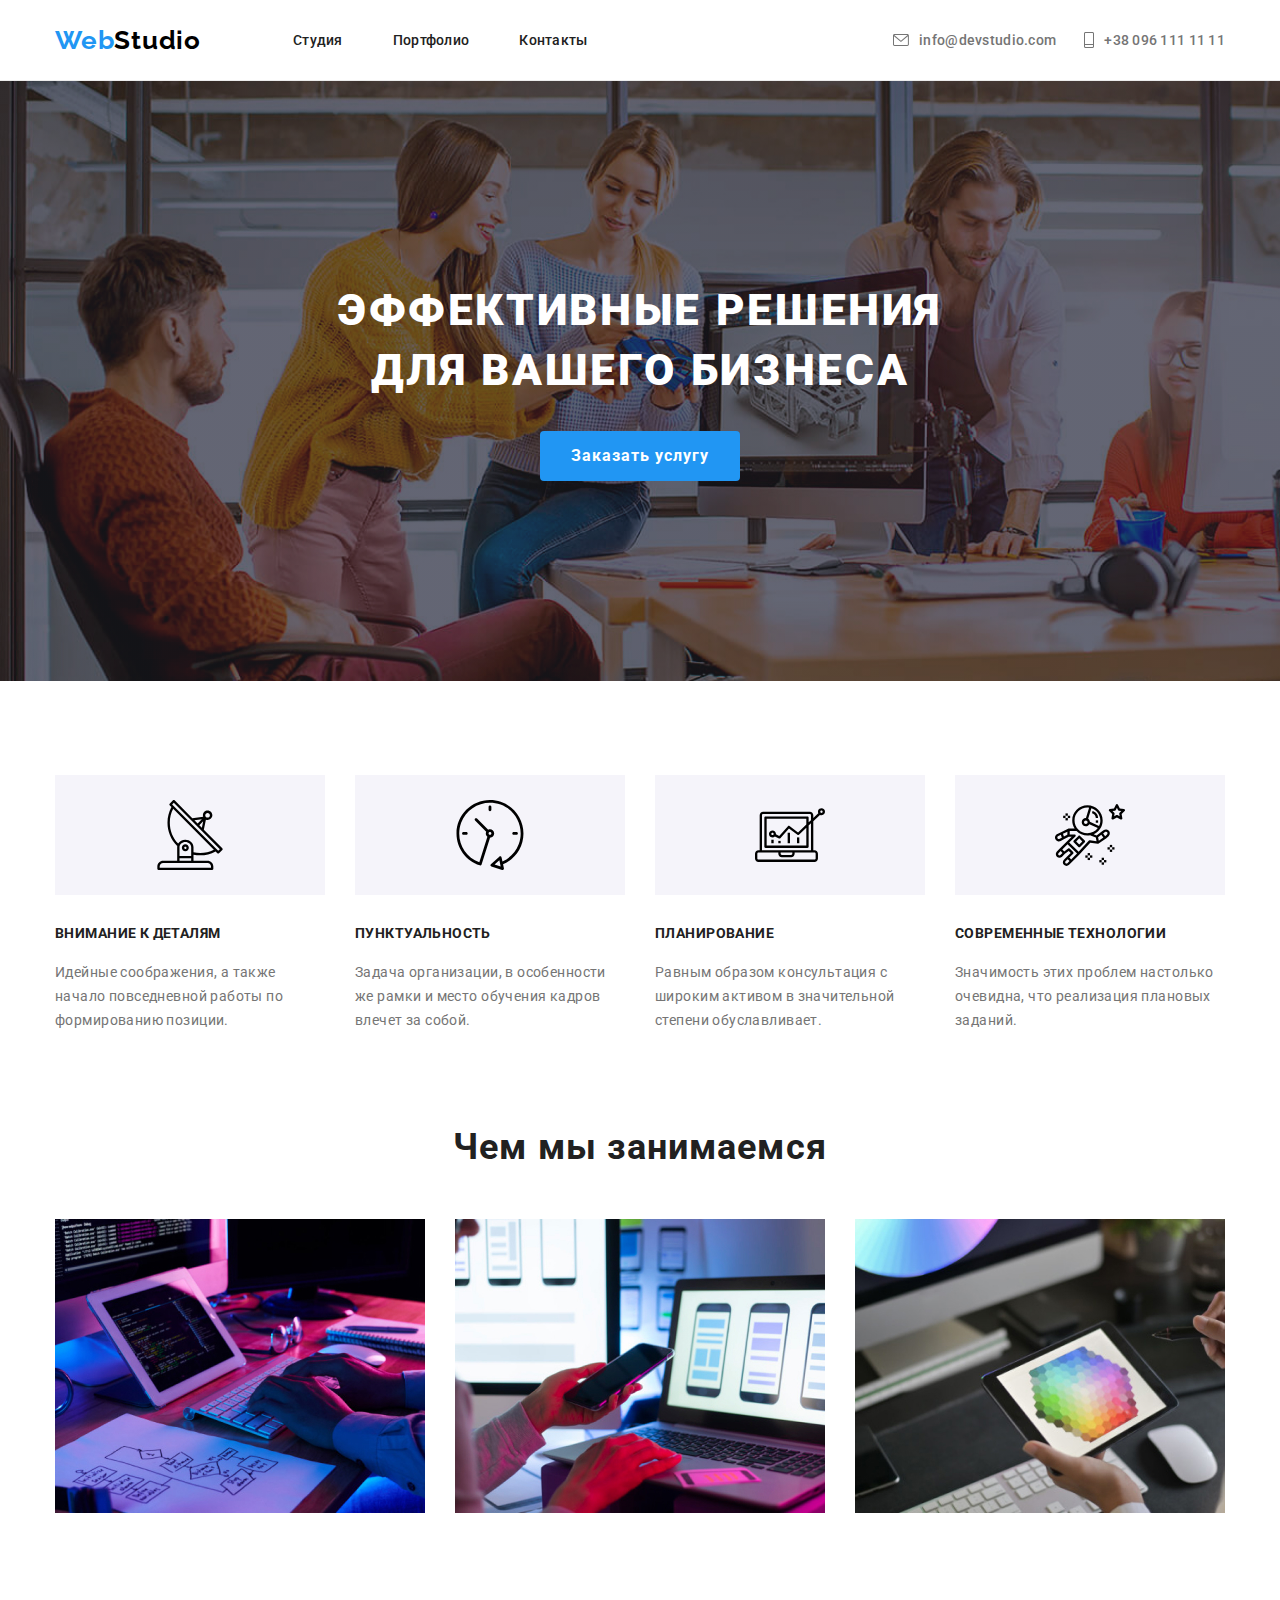
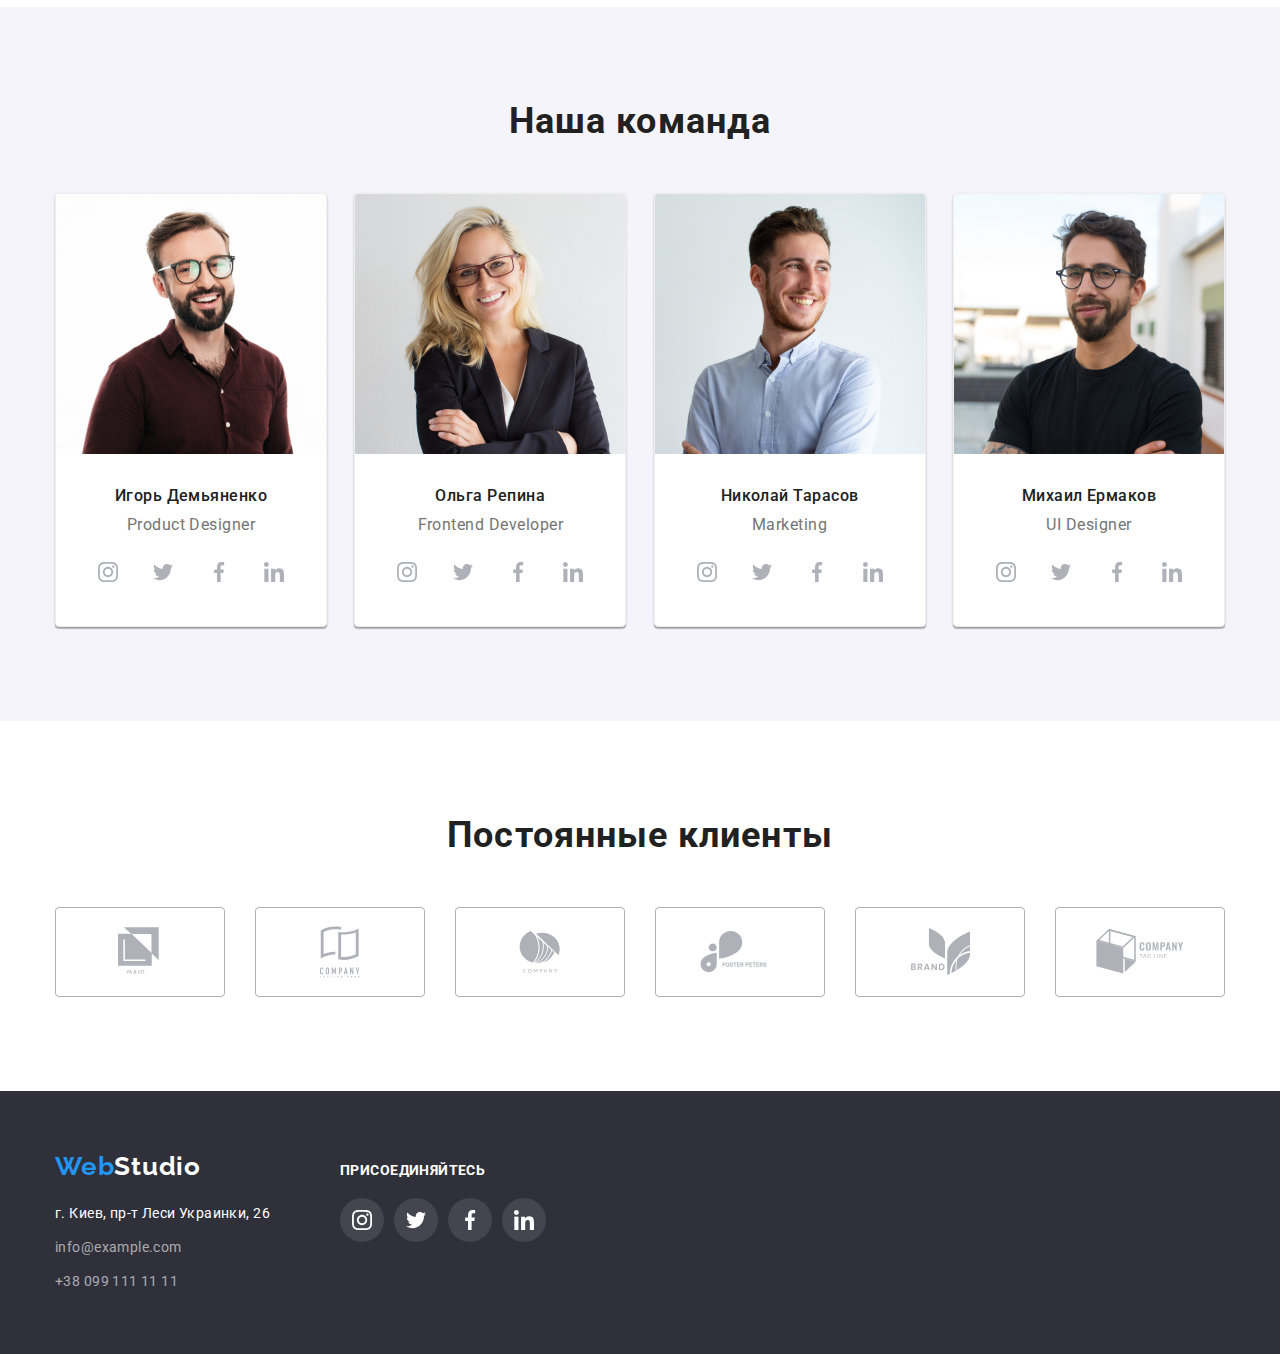
==== commit 47ec9353: "тіні" ====
--- a/index.html
+++ b/index.html
@@ -173,7 +173,7 @@
                 class="workers-photo"
                 src="./images/masters/master1.jpg"
                 alt="Игорь"
-                width="260"
+                width="270"
                 height="260"
               />
               <div class="workers-content">
@@ -217,7 +217,7 @@
                 class="workers-photo"
                 src="./images/masters/master2.jpg"
                 alt="Ольга"
-                width="260"
+                width="270"
                 height="260"
               />
               <div class="workers-content">
@@ -261,7 +261,7 @@
                 class="workers-photo"
                 src="./images/masters/master3.jpg"
                 alt="Николай"
-                width="260"
+                width="270"
                 height="260"
               />
               <div class="workers-content">
@@ -305,7 +305,7 @@
                 class="workers-photo"
                 src="./images/masters/master4.jpg"
                 alt="Михаил"
-                width="260"
+                width="270"
                 height="260"
               />
               <div class="workers-content">
--- a/css/styles.css
+++ b/css/styles.css
@@ -124,14 +124,13 @@
   padding-top: 32px;
   padding-bottom: 32px;
 }
-
 .navigation-menu-link:hover,
 .navigation-menu-link:focus,
 .header-address-contact:hover,
 .header-address-contact:focus {
   color: #2196f3;
 }
-.navigation-menu-link.is-current {
+.navigation-menu-link.current {
   color: #2196f3;
 }
 .header .address {
@@ -220,7 +219,7 @@
 }
 
 .benefits-list-item:not(:last-child) {
-  margin-right: 70px;
+  margin-right: 30px;
 }
 
 .benefits-list-title {
@@ -289,23 +288,24 @@
 }
 .workers-list-item {
   margin-bottom: 94px;
-}
+  box-shadow: 0px 1px 3px rgba(0, 0, 0, 0.12), 0px 1px 1px rgba(0, 0, 0, 0.14),
+    0px 2px 1px rgba(0, 0, 0, 0.2);
+  border-top-right-radius: 4px;
+  border-top-left-radius: 4px;
+  border-bottom-right-radius: 4px;
+  border-bottom-left-radius: 4px;
+  background-color: #ffffff;
+  border: 1px solid #eeeeee;
+  box-sizing: border-box;
+  overflow: hidden;
+}
+
 .workers-content {
   padding-top: 32px;
   padding-bottom: 32px;
   padding-left: 30px;
   padding-right: 30px;
-  border-bottom-right-radius: 5px;
-  border-bottom-left-radius: 5px;
-  background: #ffffff;
-  border: 1px solid #eeeeee;
-  box-sizing: border-box;
-}
-.workers-photo {
-  border-top-right-radius: 5px;
-  border-top-left-radius: 5px;
-}
-
+}
 .workers-name {
   font-family: var(--main-font);
   font-weight: 500;
